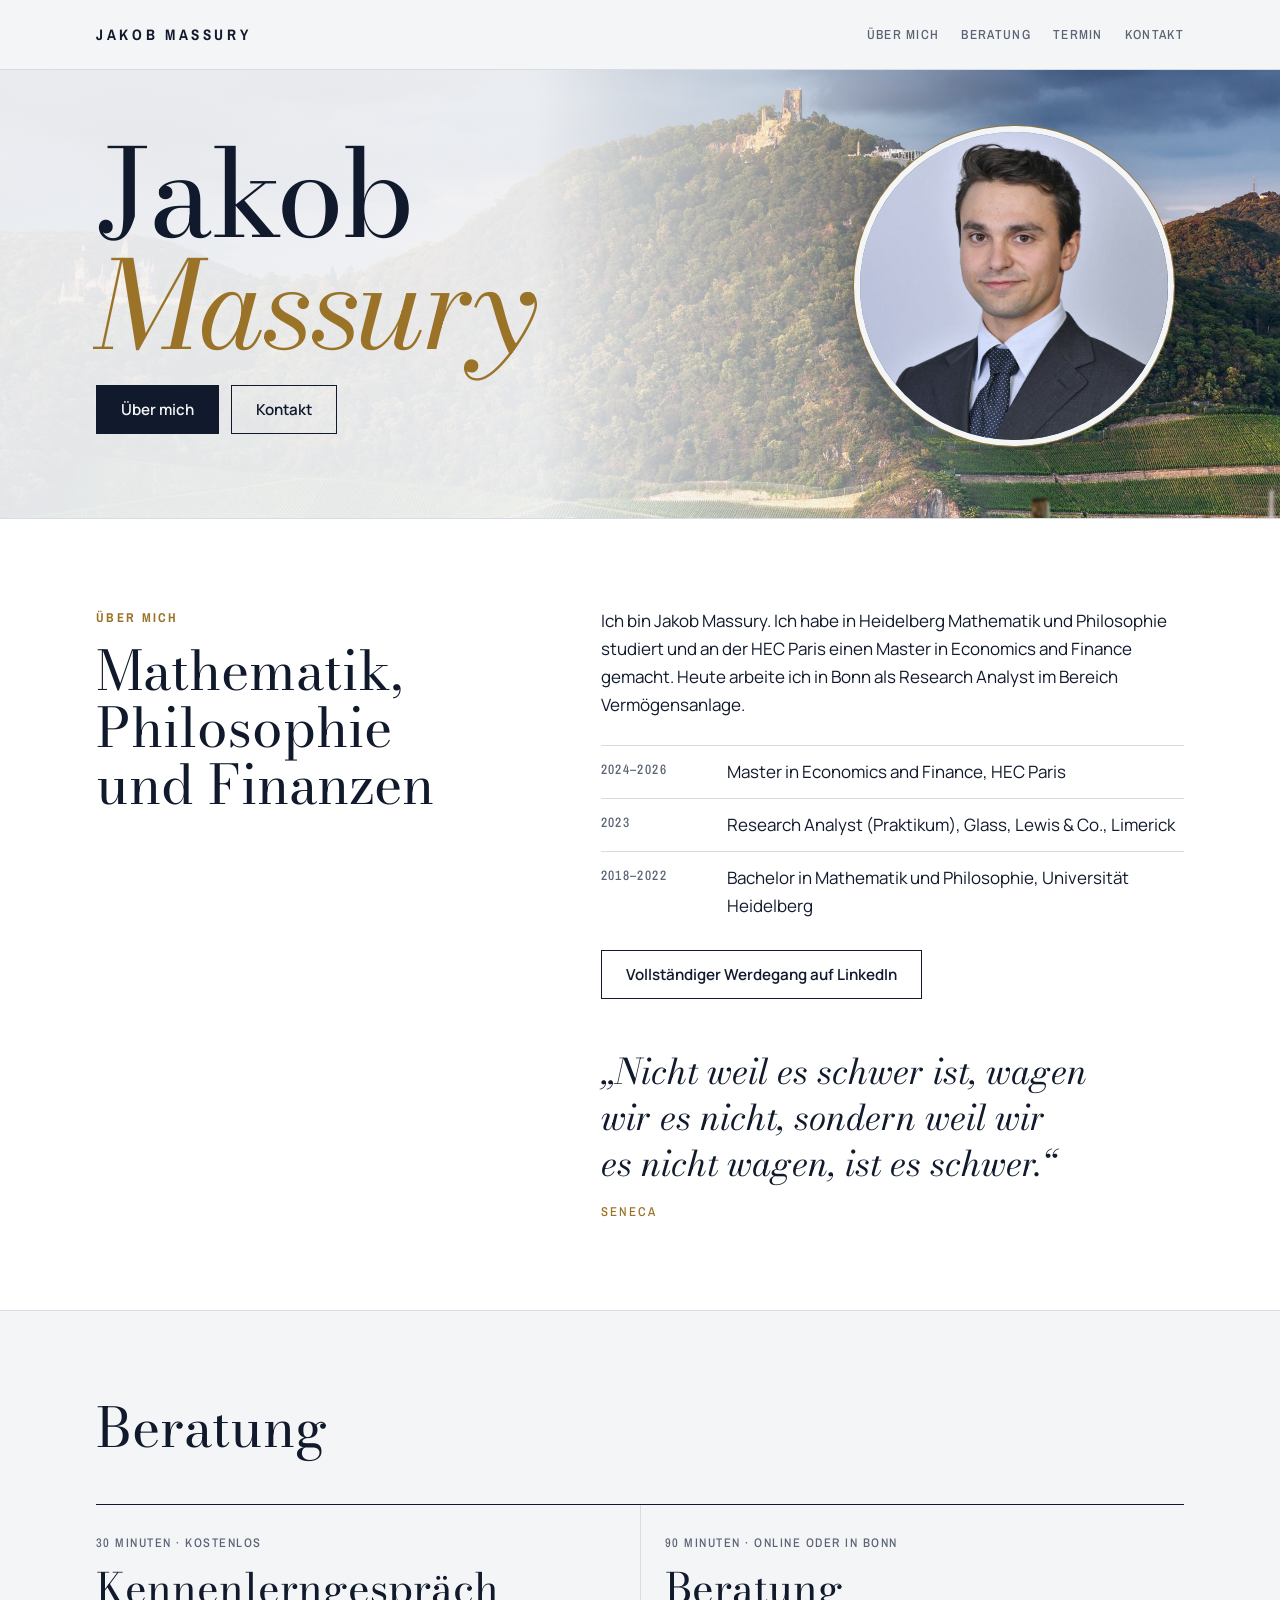
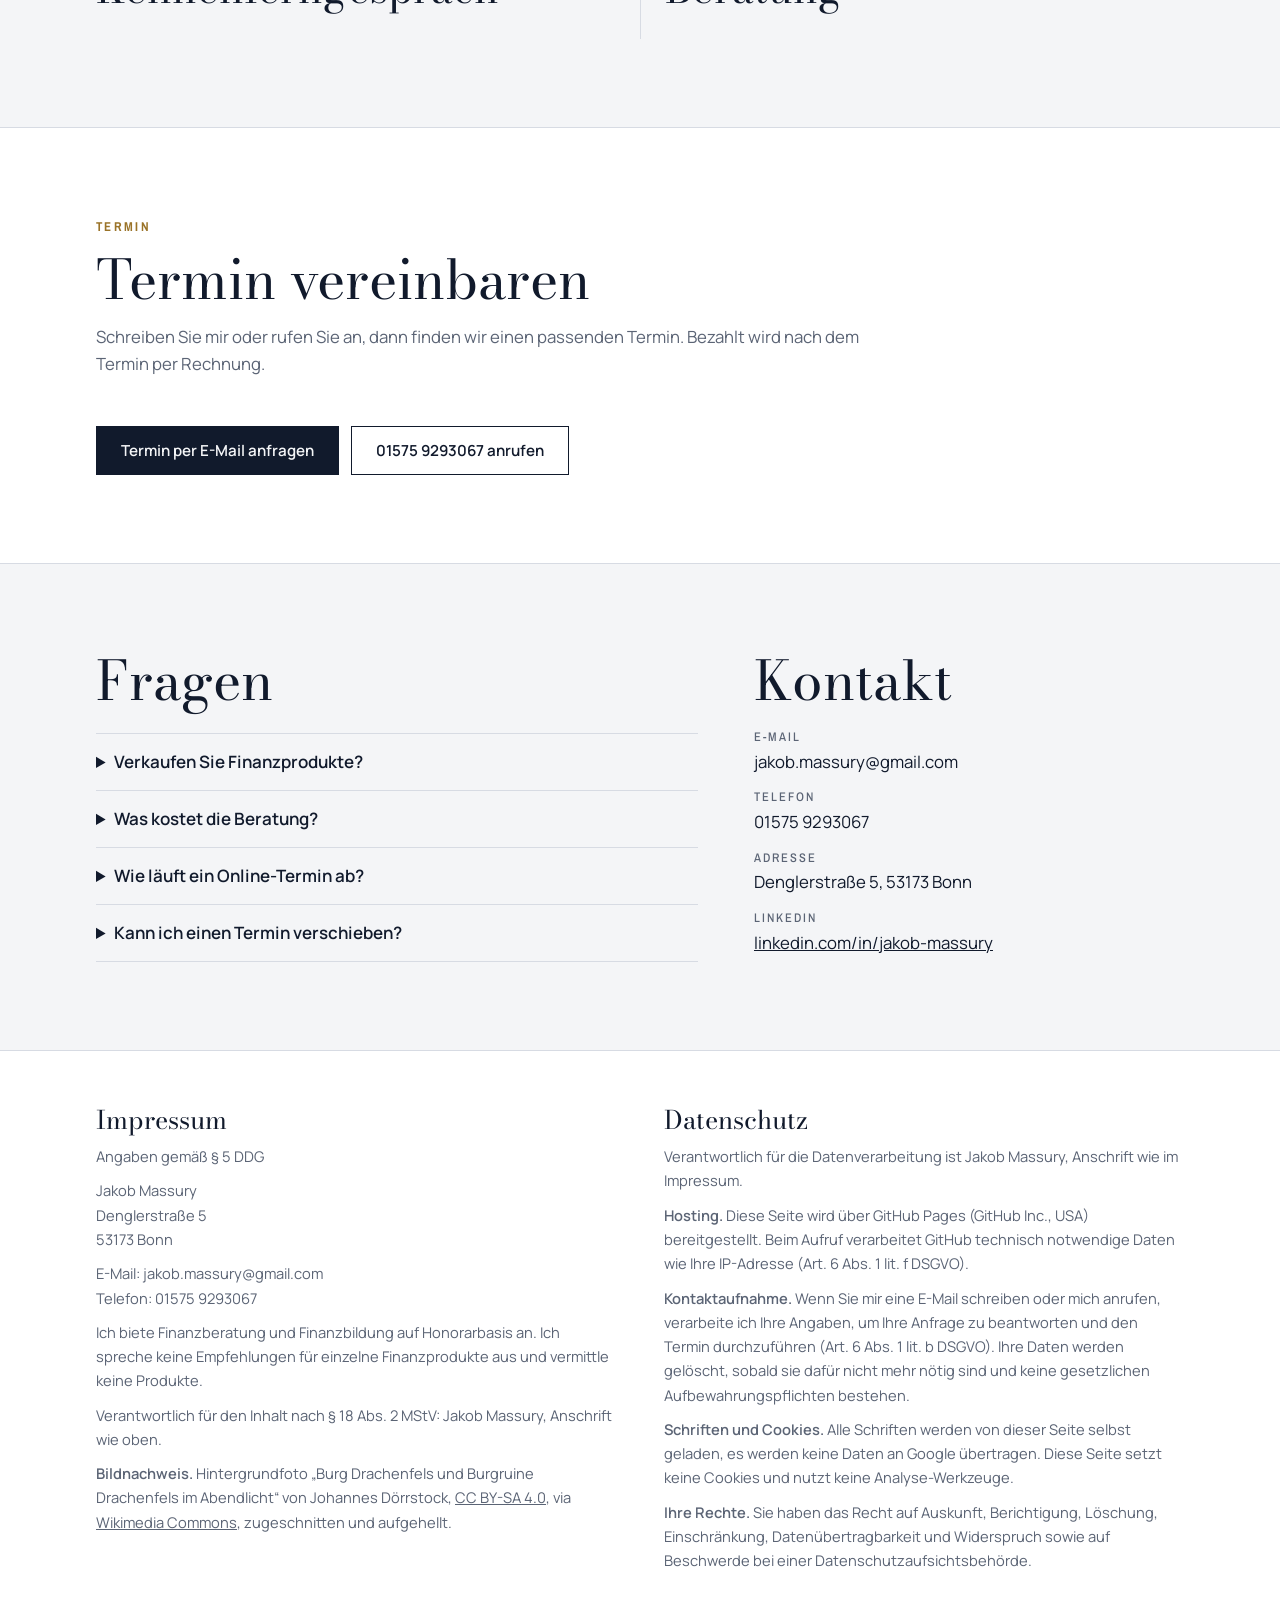
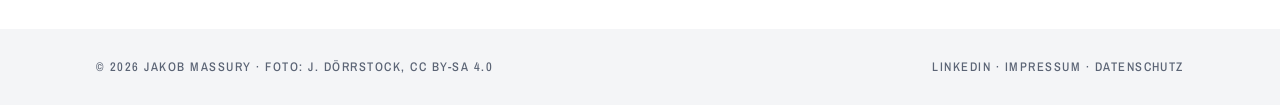
==== index.html @ c4a225c3 "Laufband und werbliche Überschriften entfernen Co-Authored-By: Claude Opus 5.5 (1M context) <noreply" ====
<!doctype html>
<html lang="de">
<head>
<meta charset="utf-8">
<meta name="viewport" content="width=device-width, initial-scale=1">
<title>Jakob Massury</title>
<meta name="description" content="Persönliche Website von Jakob Massury, Bonn. Werdegang, Kontakt und Beratung zu Finanzen.">
<meta property="og:title" content="Jakob Massury">
<meta property="og:description" content="Persönliche Website von Jakob Massury, Bonn.">
<meta property="og:image" content="https://jmassury.github.io/assets/img/jakob-massury.jpg">
<meta property="og:type" content="website">
<link rel="icon" href="data:image/svg+xml,%3Csvg xmlns='http://www.w3.org/2000/svg' viewBox='0 0 32 32'%3E%3Crect width='32' height='32' fill='%23111a2c'/%3E%3Ctext x='16' y='23' font-family='Georgia,serif' font-size='20' fill='%239a7328' text-anchor='middle'%3EJM%3C/text%3E%3C/svg%3E">
<style>
@font-face { font-family: "Bodoni Moda"; font-style: normal; font-weight: 400; font-display: swap; src: url("assets/fonts/bodoni-moda-latin-400-normal.woff2") format("woff2"); }
@font-face { font-family: "Bodoni Moda"; font-style: italic; font-weight: 400; font-display: swap; src: url("assets/fonts/bodoni-moda-latin-400-italic.woff2") format("woff2"); }
@font-face { font-family: "Bodoni Moda"; font-style: normal; font-weight: 600; font-display: swap; src: url("assets/fonts/bodoni-moda-latin-600-normal.woff2") format("woff2"); }
@font-face { font-family: "Bodoni Moda"; font-style: italic; font-weight: 600; font-display: swap; src: url("assets/fonts/bodoni-moda-latin-600-italic.woff2") format("woff2"); }
@font-face { font-family: "Manrope"; font-style: normal; font-weight: 400; font-display: swap; src: url("assets/fonts/manrope-latin-400-normal.woff2") format("woff2"); }
@font-face { font-family: "Manrope"; font-style: normal; font-weight: 500; font-display: swap; src: url("assets/fonts/manrope-latin-500-normal.woff2") format("woff2"); }
@font-face { font-family: "Manrope"; font-style: normal; font-weight: 600; font-display: swap; src: url("assets/fonts/manrope-latin-600-normal.woff2") format("woff2"); }
@font-face { font-family: "Archivo Narrow"; font-style: normal; font-weight: 500; font-display: swap; src: url("assets/fonts/archivo-narrow-latin-500-normal.woff2") format("woff2"); }
@font-face { font-family: "Archivo Narrow"; font-style: normal; font-weight: 700; font-display: swap; src: url("assets/fonts/archivo-narrow-latin-700-normal.woff2") format("woff2"); }
/* Layout: großer Name als Auftakt, ein laufendes Fragen-Band, ruhige Kapitel mit Linien statt Karten */
:root {
  --paper: #f4f5f7;
  --surface: #ffffff;
  --ink: #111a2c;
  --muted: #5b6475;
  --line: #d7dbe3;
  --brass: #9a7328;
  --band: #111a2c;
  --band-ink: #f4f5f7;
  --display: "Bodoni Moda", "Didot", Georgia, serif;
  --body: "Manrope", system-ui, -apple-system, "Segoe UI", sans-serif;
  --hero-veil: rgba(244,245,247,.93);
  --hero-veil-soft: rgba(244,245,247,.55);
  --caps: "Archivo Narrow", "Arial Narrow", system-ui, sans-serif;
}
@media (prefers-color-scheme: dark) {
  :root:not([data-theme="light"]) {
    --paper: #0d1320; --surface: #141c2d; --ink: #e9ecf2; --muted: #9aa3b5; --line: #26304a;
    --brass: #d2a650; --band: #e9ecf2; --band-ink: #0d1320; --hero-veil: rgba(13,19,32,.9); --hero-veil-soft: rgba(13,19,32,.5); color-scheme: dark;
  }
}
:root[data-theme="dark"] {
  --paper: #0d1320; --surface: #141c2d; --ink: #e9ecf2; --muted: #9aa3b5; --line: #26304a;
  --brass: #d2a650; --band: #e9ecf2; --band-ink: #0d1320; --hero-veil: rgba(13,19,32,.9); --hero-veil-soft: rgba(13,19,32,.5); color-scheme: dark;
}
* { box-sizing: border-box; }
html, body { margin: 0; }
img { max-width: 100%; }
body { background: var(--paper); color: var(--ink); font-family: var(--body); font-size: 17px; line-height: 1.65; }
.wrap { max-width: 1120px; margin: 0 auto; padding-left: max(16px, env(safe-area-inset-left, 0px)); padding-right: max(16px, env(safe-area-inset-right, 0px)); }
h1, h2, h3 { font-family: var(--display); font-weight: 400; line-height: 1.05; margin: 0; text-wrap: balance; }
h2 { font-size: clamp(2rem, 4.6vw, 3.4rem); }
h3 { font-size: 1.45rem; line-height: 1.2; }
p { margin: 0; }
a { color: inherit; }
.kicker { font-family: var(--caps); font-weight: 700; font-size: .8rem; letter-spacing: .18em; text-transform: uppercase; color: var(--brass); }
:focus-visible { outline: 2px solid var(--brass); outline-offset: 3px; }

/* Kopf */
header.top { padding-block: 22px; border-bottom: 1px solid var(--line); }
header.top .wrap { display: flex; justify-content: space-between; align-items: center; gap: 12px 28px; flex-wrap: wrap; }
.logo { font-family: var(--caps); font-weight: 700; letter-spacing: .24em; text-transform: uppercase; font-size: .95rem; text-decoration: none; }
nav { display: flex; gap: 6px 22px; flex-wrap: wrap; font-family: var(--caps); font-weight: 500; text-transform: uppercase; letter-spacing: .1em; font-size: .82rem; }
nav a { text-decoration: none; color: var(--muted); }
nav a:hover { color: var(--ink); }

/* Auftakt */
.hero { padding-block: 56px 0; }
.hero .wrap { display: grid; grid-template-columns: 1fr 340px; gap: 40px 56px; align-items: center; padding-bottom: 72px; }
.hero-text { display: grid; gap: 24px; min-width: 0; }
.hero h1 { font-size: clamp(3.2rem, 10vw, 7.6rem); letter-spacing: -.02em; line-height: .92; }
.hero h1 em { font-style: italic; color: var(--brass); }
.tagline { font-family: var(--display); font-style: italic; font-size: clamp(1.3rem, 2.6vw, 1.9rem); line-height: 1.3; max-width: 22em; }
.hero-sub { color: var(--muted); max-width: 34em; }
.portrait { width: 100%; max-width: 320px; aspect-ratio: 1; height: auto; object-fit: cover; object-position: 50% 20%; display: block; justify-self: center; border-radius: 50%; border: 6px solid var(--paper); box-shadow: 0 0 0 1px var(--brass), 0 18px 40px rgba(17,26,44,.28); }
.actions { display: flex; flex-wrap: wrap; gap: 12px; }
.btn { display: inline-flex; align-items: center; gap: 10px; padding: 13px 24px; border: 1px solid var(--ink); background: var(--ink); color: var(--paper); font: 600 .95rem var(--body); text-decoration: none; cursor: pointer; }
.btn.line { background: transparent; color: var(--ink); }
.btn:disabled { opacity: .4; cursor: not-allowed; }

section { padding-block: 88px; }
.head { display: grid; gap: 14px; margin-bottom: 48px; max-width: 46em; }
.head p { color: var(--muted); font-size: 1.05rem; }

/* Aufzählung mit Spalten */
.klar { display: grid; grid-template-columns: repeat(4, 1fr); border-top: 1px solid var(--ink); }
.klar li { list-style: none; padding: 24px 22px 8px 0; display: grid; gap: 10px; align-content: start; min-width: 0; }
.klar li + li { padding-left: 22px; border-left: 1px solid var(--line); }
.klar .letter { font-family: var(--display); font-size: 5rem; line-height: .9; color: var(--brass); }
.klar p { color: var(--muted); font-size: .97rem; }
ol.klar { margin: 0; padding: 0; }

/* Angebot */
.offers { display: grid; grid-template-columns: repeat(2, 1fr); gap: 0; border-top: 1px solid var(--ink); }
.offer { padding: 28px 24px 28px 0; display: grid; gap: 12px; align-content: start; min-width: 0; }
.offer + .offer { padding-left: 24px; border-left: 1px solid var(--line); }
.offer h3 { font-size: clamp(1.8rem, 3.6vw, 2.6rem); line-height: 1.1; }
.offer .meta { font-family: var(--caps); text-transform: uppercase; letter-spacing: .12em; font-size: .78rem; color: var(--muted); }
.offer p:not(.meta) { color: var(--muted); }

/* Zitate */
.quote { margin: 72px 0 0; display: grid; gap: 14px; max-width: 34em; margin-left: auto; }
.quote p { font-family: var(--display); font-style: italic; font-size: clamp(1.5rem, 3vw, 2.2rem); line-height: 1.3; text-wrap: balance; }
.quote footer { font-family: var(--caps); text-transform: uppercase; letter-spacing: .16em; font-size: .8rem; color: var(--brass); }

/* Über mich */
.about { background: var(--surface); border-block: 1px solid var(--line); }
.about .wrap { display: grid; grid-template-columns: 1fr 1.3fr; gap: 56px; align-items: start; }
.about .copy { display: grid; gap: 18px; min-width: 0; }
.cv { display: grid; margin: 8px 0 0; }
.cv div { display: grid; grid-template-columns: 110px 1fr; gap: 16px; border-top: 1px solid var(--line); padding-block: 12px; }
.cv dt { font-family: var(--caps); letter-spacing: .1em; color: var(--muted); font-size: .85rem; font-variant-numeric: tabular-nums; }
.cv dd { margin: 0; min-width: 0; }

/* Kostenlos */
.free .wrap { display: grid; grid-template-columns: 1fr 1.2fr; gap: 56px; align-items: start; }
.card10 { background: var(--surface); border: 1px solid var(--ink); padding: 28px; display: grid; gap: 14px; min-width: 0; }
.card10 ol { margin: 0; padding-left: 1.4em; display: grid; gap: 8px; }
.card10 li::marker { font-family: var(--display); color: var(--brass); }
.card10 .tiny { font-size: .85rem; color: var(--muted); }

/* Buchung */
.booking-sec { background: var(--surface); border-block: 1px solid var(--line); }
.booking { display: grid; grid-template-columns: 280px 1fr; border: 1px solid var(--ink); background: var(--paper); }
.booking aside { padding: 24px; display: grid; gap: 14px; align-content: start; border-right: 1px solid var(--line); min-width: 0; }
.type-list { display: grid; gap: 8px; }
.type-btn { text-align: left; border: 1px solid var(--line); background: var(--surface); color: var(--ink); padding: 12px 14px; font: inherit; cursor: pointer; display: grid; gap: 2px; }
.type-btn small { color: var(--muted); font-size: .82rem; }
.type-btn[aria-pressed="true"] { border-color: var(--ink); box-shadow: inset 3px 0 0 var(--brass); }
.booking-main { padding: 24px; display: grid; gap: 22px; min-width: 0; }
.days { display: flex; gap: 8px; overflow-x: auto; padding-bottom: 4px; }
.day { flex: 0 0 auto; width: 66px; border: 1px solid var(--line); background: var(--surface); color: var(--ink); padding: 8px 0; font: inherit; cursor: pointer; display: grid; text-align: center; font-variant-numeric: tabular-nums; }
.day span { font-family: var(--caps); font-size: .75rem; color: var(--muted); text-transform: uppercase; letter-spacing: .08em; }
.day strong { font-size: 1.2rem; font-weight: 600; }
.day[aria-pressed="true"] { background: var(--ink); color: var(--paper); border-color: var(--ink); }
.day[aria-pressed="true"] span { color: var(--paper); }
.slots { display: grid; grid-template-columns: repeat(auto-fill, minmax(86px, 1fr)); gap: 8px; }
.slot { border: 1px solid var(--ink); color: var(--ink); background: transparent; padding: 9px 0; font: 600 .95rem var(--body); cursor: pointer; font-variant-numeric: tabular-nums; }
.slot[aria-pressed="true"] { background: var(--ink); color: var(--paper); }
.empty { color: var(--muted); }
form.details { display: grid; grid-template-columns: 1fr 1fr; gap: 14px; }
form.details .full { grid-column: 1 / -1; }
label { display: grid; gap: 4px; font-size: .88rem; font-weight: 600; }
input, textarea { font: inherit; padding: 10px 12px; border: 1px solid var(--line); background: var(--surface); color: var(--ink); width: 100%; border-radius: 0; }
textarea { min-height: 84px; resize: vertical; }
.summary { color: var(--muted); font-size: .95rem; }
.summary strong { color: var(--ink); }
.confirm { border-left: 3px solid var(--brass); padding: 4px 0 4px 18px; display: grid; gap: 6px; }
.note { font-size: .82rem; color: var(--muted); }
.mini { font-family: var(--caps); font-weight: 700; font-size: .78rem; letter-spacing: .16em; text-transform: uppercase; color: var(--muted); }

/* Fragen und Kontakt */
.faq-contact .wrap { display: grid; grid-template-columns: 1.4fr 1fr; gap: 56px; }
details { border-top: 1px solid var(--line); padding-block: 14px; }
details:last-child { border-bottom: 1px solid var(--line); }
summary { cursor: pointer; font-weight: 600; }
details p { color: var(--muted); margin-top: 8px; }
.contact { display: grid; gap: 18px; align-content: start; min-width: 0; }
.contact dl { margin: 0; display: grid; gap: 12px; }
.contact dt { font-family: var(--caps); font-size: .78rem; letter-spacing: .16em; text-transform: uppercase; color: var(--muted); }
.contact dd { margin: 0; font-size: 1.05rem; overflow-wrap: anywhere; }

/* Rechtliches */
.legal { background: var(--surface); border-top: 1px solid var(--line); padding-block: 56px; font-size: .92rem; }
.legal .wrap { display: grid; grid-template-columns: 1fr 1fr; gap: 48px; }
.legal .wrap > div { display: grid; gap: 10px; align-content: start; min-width: 0; }
.legal h2 { font-size: 1.6rem; }
.legal p { color: var(--muted); }

.hero { position: relative; overflow: hidden; background: var(--ink) url("assets/img/drachenfels-doerrstock.jpg") center 15% / cover no-repeat; }
.hero::before { content: ""; position: absolute; inset: 0; background: linear-gradient(90deg, var(--hero-veil) 0%, var(--hero-veil) 42%, var(--hero-veil-soft) 62%, transparent 82%); }
.hero .wrap { position: relative; z-index: 1; }
.hero .kicker { color: var(--brass); }
footer.site { padding-block: 28px; font-family: var(--caps); text-transform: uppercase; letter-spacing: .12em; font-size: .78rem; color: var(--muted); }
footer.site .wrap { display: flex; justify-content: space-between; gap: 12px; flex-wrap: wrap; }
footer.site a { text-decoration: none; }

@media (max-width: 860px) {
  .hero .wrap, .about .wrap, .free .wrap, .faq-contact .wrap, .legal .wrap, .booking { grid-template-columns: 1fr; }
  .hero-text { padding-bottom: 0; }
  .portrait { max-width: 240px; justify-self: start; }
  .hero::before { background: linear-gradient(180deg, var(--hero-veil) 0%, var(--hero-veil) 55%, var(--hero-veil-soft) 75%, transparent 100%); }
  .klar { grid-template-columns: 1fr 1fr; }
  .offers { grid-template-columns: 1fr; }
  .offer + .offer { padding-left: 0; border-left: 0; border-top: 1px solid var(--line); }
  .booking aside { border-right: 0; border-bottom: 1px solid var(--line); }
  form.details { grid-template-columns: 1fr; }
  section { padding-block: 64px; }
}
@media (max-width: 520px) {
  .klar { grid-template-columns: 1fr; }
  .klar li + li { padding-left: 0; border-left: 0; border-top: 1px solid var(--line); }
}
@media (prefers-reduced-motion: no-preference) { html { scroll-behavior: smooth; } }
</style>

</head>
<body>
<header class="top">
  <div class="wrap">
    <a class="logo" href="#start">Jakob Massury</a>
    <nav aria-label="Hauptnavigation">
      <a href="#ueber-mich">Über mich</a>
      <a href="#angebot">Beratung</a>
      <a href="#termin">Termin</a>
      <a href="#kontakt">Kontakt</a>
    </nav>
  </div>
</header>

<main id="start">
  <section class="hero" aria-label="Einleitung">
    <div class="wrap">
      <div class="hero-text">
        <h1>Jakob<br><em>Massury</em></h1>
        <div class="actions">
          <a class="btn" href="#ueber-mich">Über mich</a>
          <a class="btn line" href="#kontakt">Kontakt</a>
        </div>
      </div>
      <img class="portrait" alt="Porträt von Jakob Massury" width="800" height="800" src="assets/img/jakob-massury.jpg">
    </div>
  </section>




  <section class="about" id="ueber-mich">
    <div class="wrap">
      <div class="head" style="margin-bottom:0">
        <span class="kicker">Über mich</span>
        <h2>Mathematik, Philosophie und Finanzen</h2>
      </div>
      <div class="copy">
        <p>Ich bin Jakob Massury. Ich habe in Heidelberg Mathematik und Philosophie studiert und an der HEC Paris einen Master in Economics and Finance gemacht. Heute arbeite ich in Bonn als Research Analyst im Bereich Vermögensanlage.</p>
        <dl class="cv">
          <div><dt>2024–2026</dt><dd>Master in Economics and Finance, HEC Paris</dd></div>
          <div><dt>2023</dt><dd>Research Analyst (Praktikum), Glass, Lewis &amp; Co., Limerick</dd></div>
          <div><dt>2018–2022</dt><dd>Bachelor in Mathematik und Philosophie, Universität Heidelberg</dd></div>
        </dl>
        <p><a class="btn line" href="https://www.linkedin.com/in/jakob-massury" target="_blank" rel="noopener">Vollständiger Werdegang auf LinkedIn</a></p>
        <blockquote class="quote" style="margin-top:32px;margin-left:0">
          <p>„Nicht weil es schwer ist, wagen wir es nicht, sondern weil wir es nicht wagen, ist es schwer.“</p>
          <footer>Seneca</footer>
        </blockquote>
      </div>
    </div>
  </section>

  <section id="angebot">
    <div class="wrap">
      <div class="head">
        <h2>Beratung</h2>
              </div>
      <div class="offers">
        <article class="offer">
          <p class="meta">30 Minuten · kostenlos</p>
          <h3>Kennenlerngespräch</h3>
        </article>
        <article class="offer">
          <p class="meta">90 Minuten · online oder in Bonn</p>
          <h3>Beratung</h3>
        </article>
      </div>
    </div>
  </section>


  <section class="booking-sec" id="termin">
    <div class="wrap">
      <div class="head">
        <span class="kicker">Termin</span>
        <h2>Termin vereinbaren</h2>
        <p>Schreiben Sie mir oder rufen Sie an, dann finden wir einen passenden Termin. Bezahlt wird nach dem Termin per Rechnung.</p>
      </div>
      <div class="actions">
        <a class="btn" href="mailto:jakob.massury@gmail.com?subject=Terminanfrage">Termin per E-Mail anfragen</a>
        <a class="btn line" href="tel:+4915759293067">01575 9293067 anrufen</a>
      </div>
    </div>
  </section>

  <section class="faq-contact" id="kontakt">
    <div class="wrap">
      <div>
        <div class="head" style="margin-bottom:24px">
          <h2>Fragen</h2>
        </div>
        <details><summary>Verkaufen Sie Finanzprodukte?</summary><p>Nein. Ich arbeite provisionsfrei gegen Honorar. Ich empfehle keine einzelnen Produkte, sondern helfe Ihnen, Ihre Finanzen zu verstehen und selbst gute Entscheidungen zu treffen.</p></details>
        <details><summary>Was kostet die Beratung?</summary><p>Das Kennenlerngespräch ist kostenlos. Eine Beratung kostet 180 €.</p></details>
        <details><summary>Wie läuft ein Online-Termin ab?</summary><p>Sie erhalten vorab einen Link zum Video-Call. Sie brauchen nur einen Browser.</p></details>
        <details><summary>Kann ich einen Termin verschieben?</summary><p>Ja. Bis 24 Stunden vorher können Sie kostenlos umbuchen oder absagen. Eine kurze E-Mail genügt.</p></details>
      </div>
      <div class="contact">
        <h2>Kontakt</h2>
        <dl>
          <div><dt>E-Mail</dt><dd>jakob.massury@gmail.com</dd></div>
          <div><dt>Telefon</dt><dd>01575 9293067</dd></div>
          <div><dt>Adresse</dt><dd>Denglerstraße 5, 53173 Bonn</dd></div>
          <div><dt>LinkedIn</dt><dd><a href="https://www.linkedin.com/in/jakob-massury" target="_blank" rel="noopener">linkedin.com/in/jakob-massury</a></dd></div>
        </dl>
      </div>
    </div>
  </section>
</main>

<section class="legal" id="impressum">
  <div class="wrap">
    <div>
      <h2>Impressum</h2>
      <p>Angaben gemäß § 5 DDG</p>
      <p>Jakob Massury<br>Denglerstraße 5<br>53173 Bonn</p>
      <p>E-Mail: jakob.massury@gmail.com<br>Telefon: 01575 9293067</p>
      <p>Ich biete Finanzberatung und Finanzbildung auf Honorarbasis an. Ich spreche keine Empfehlungen für einzelne Finanzprodukte aus und vermittle keine Produkte.</p>
      <p>Verantwortlich für den Inhalt nach § 18 Abs. 2 MStV: Jakob Massury, Anschrift wie oben.</p>
      <p><strong>Bildnachweis.</strong> Hintergrundfoto „Burg Drachenfels und Burgruine Drachenfels im Abendlicht“ von Johannes Dörrstock, <a href="https://creativecommons.org/licenses/by-sa/4.0/deed.de" target="_blank" rel="noopener">CC BY-SA 4.0</a>, via <a href="https://commons.wikimedia.org/wiki/File:Burg_Drachenfels_und_Burgruine_Drachenfels_im_Abendlicht.jpg" target="_blank" rel="noopener">Wikimedia Commons</a>, zugeschnitten und aufgehellt.</p>
    </div>
    <div id="datenschutz">
      <h2>Datenschutz</h2>
      <p>Verantwortlich für die Datenverarbeitung ist Jakob Massury, Anschrift wie im Impressum.</p>
      <p><strong>Hosting.</strong> Diese Seite wird über GitHub Pages (GitHub Inc., USA) bereitgestellt. Beim Aufruf verarbeitet GitHub technisch notwendige Daten wie Ihre IP-Adresse (Art. 6 Abs. 1 lit. f DSGVO).</p>
      <p><strong>Kontaktaufnahme.</strong> Wenn Sie mir eine E-Mail schreiben oder mich anrufen, verarbeite ich Ihre Angaben, um Ihre Anfrage zu beantworten und den Termin durchzuführen (Art. 6 Abs. 1 lit. b DSGVO). Ihre Daten werden gelöscht, sobald sie dafür nicht mehr nötig sind und keine gesetzlichen Aufbewahrungspflichten bestehen.</p>
      <p><strong>Schriften und Cookies.</strong> Alle Schriften werden von dieser Seite selbst geladen, es werden keine Daten an Google übertragen. Diese Seite setzt keine Cookies und nutzt keine Analyse-Werkzeuge.</p>
      <p><strong>Ihre Rechte.</strong> Sie haben das Recht auf Auskunft, Berichtigung, Löschung, Einschränkung, Datenübertragbarkeit und Widerspruch sowie auf Beschwerde bei einer Datenschutzaufsichtsbehörde.</p>
    </div>
  </div>
</section>

<footer class="site">
  <div class="wrap">
    <span>© 2026 Jakob Massury · Foto: J. Dörrstock, CC BY-SA 4.0</span>
    <span><a href="https://www.linkedin.com/in/jakob-massury" target="_blank" rel="noopener">LinkedIn</a> · <a href="#impressum">Impressum</a> · <a href="#datenschutz">Datenschutz</a></span>
  </div>
</footer>
</body>
</html>
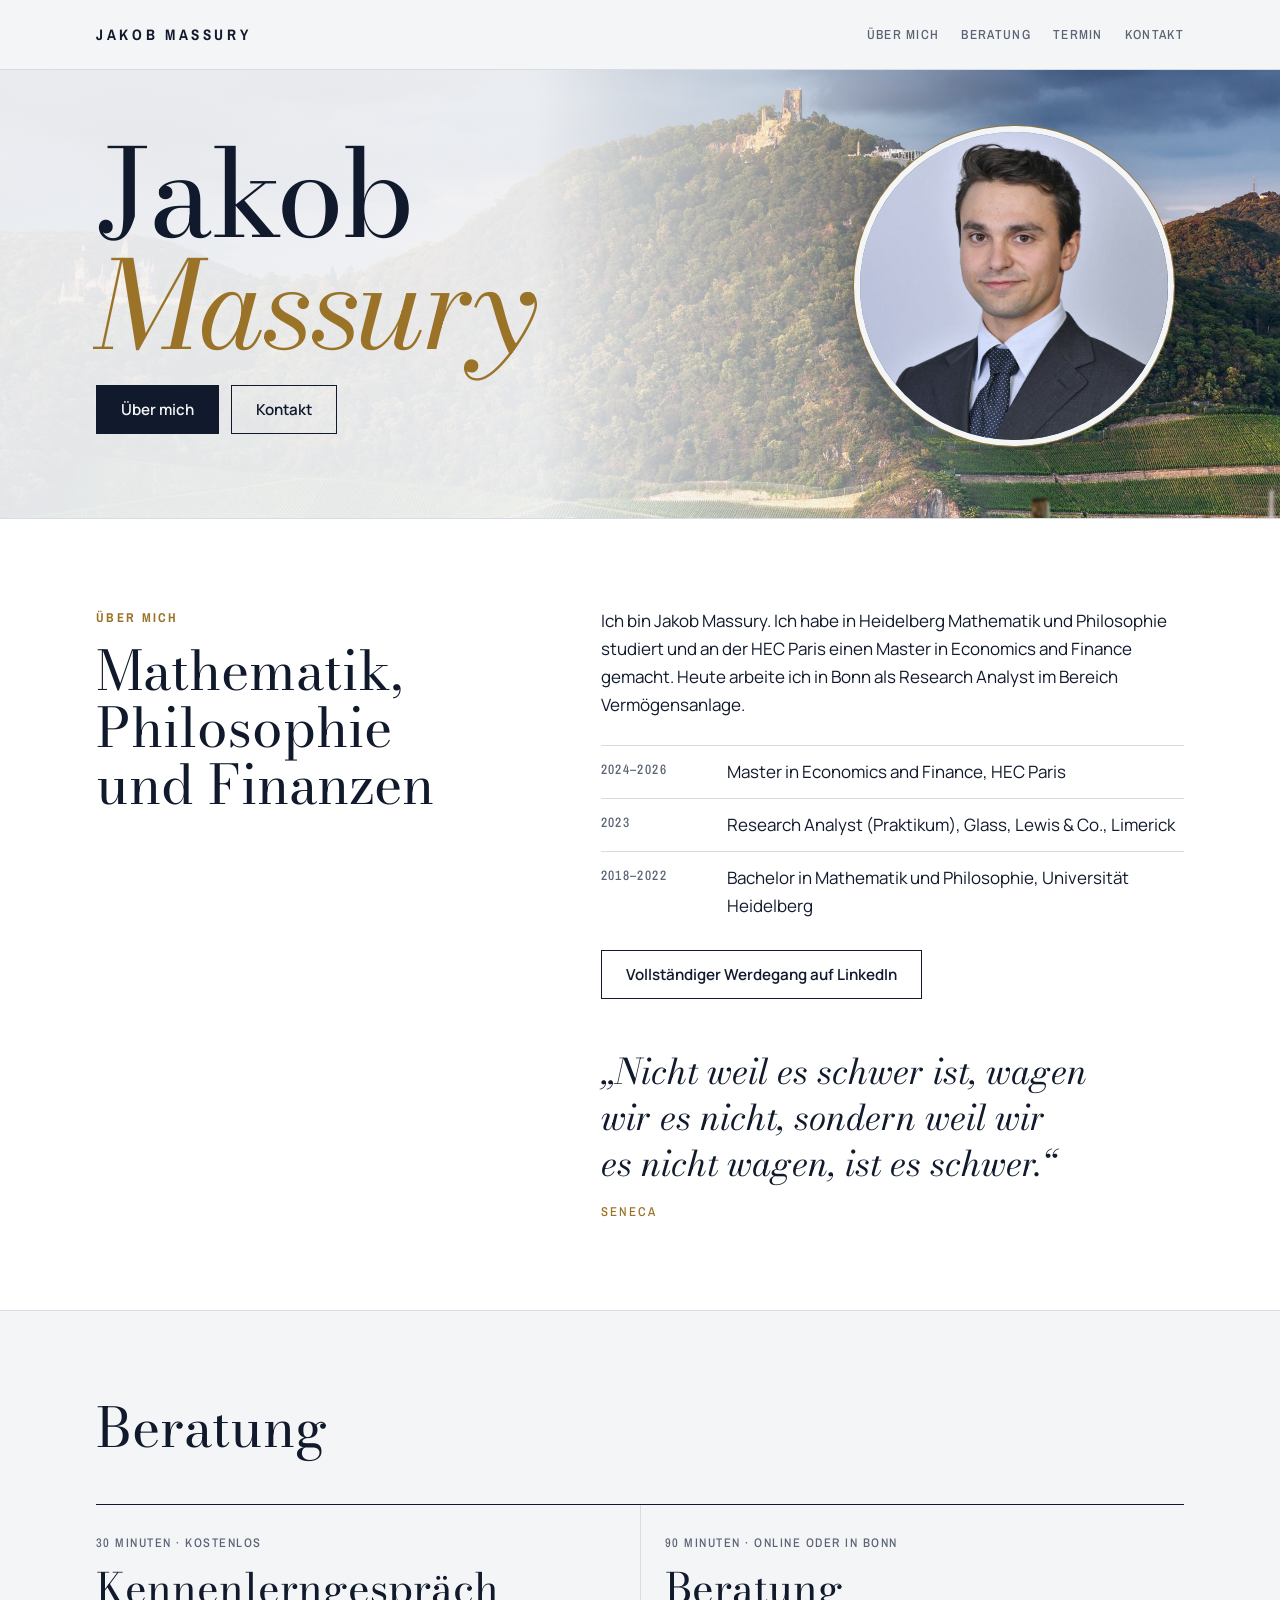
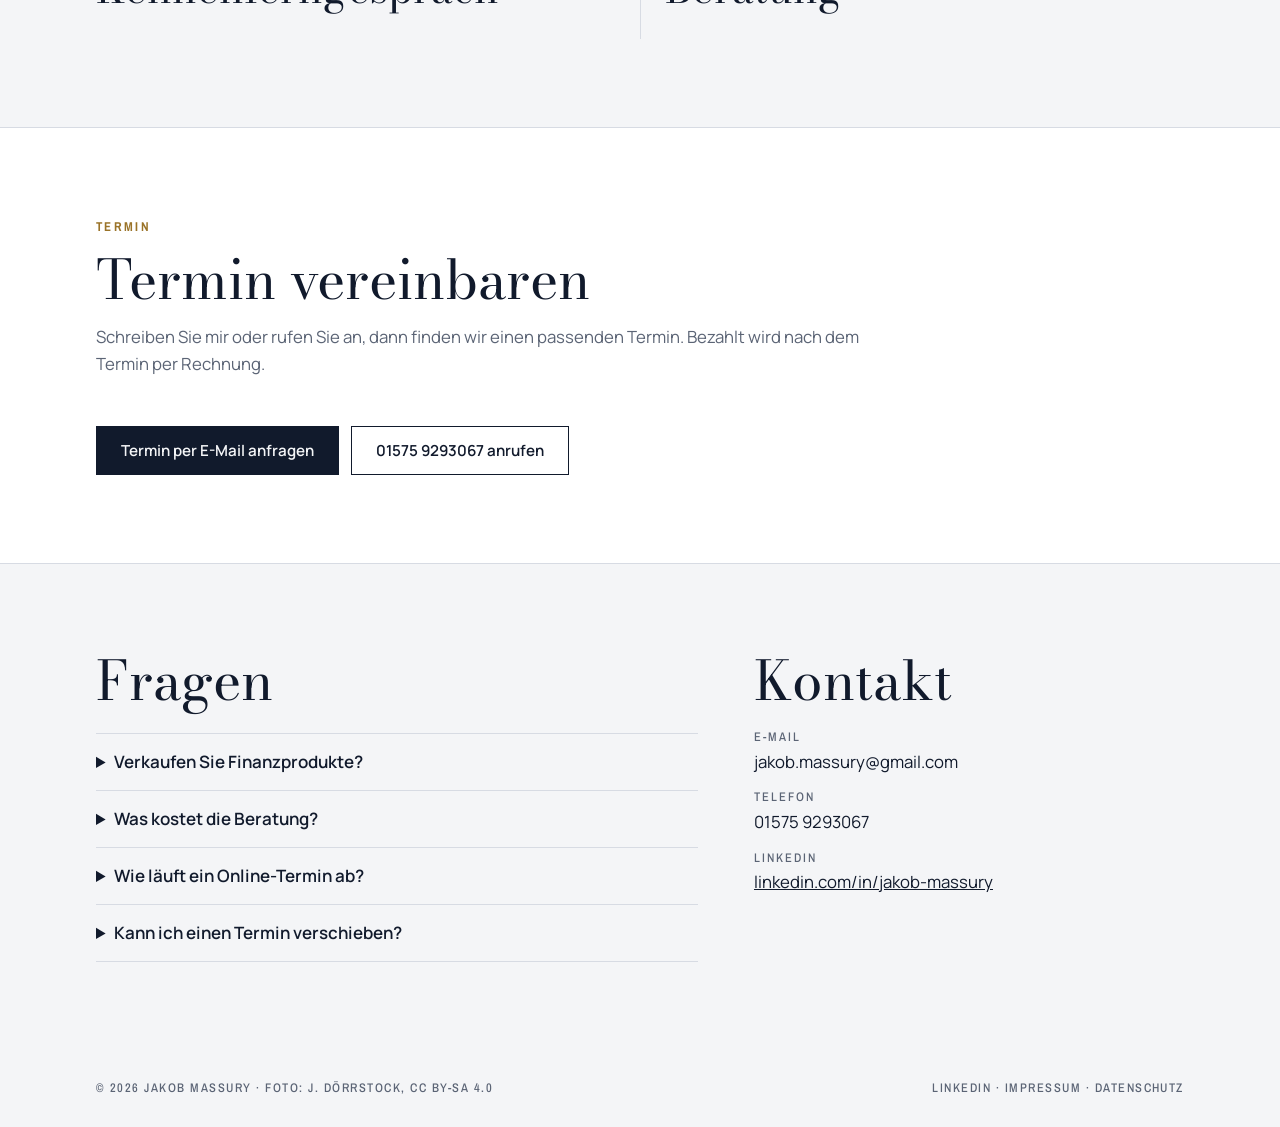
==== commit d01369c9: "Impressum und Datenschutz als eigene Seiten, Adresse nur im Impressum Co-Authored-By: Claude Opus 5." ====
--- a/index.html
+++ b/index.html
@@ -10,192 +10,7 @@
 <meta property="og:image" content="https://jmassury.github.io/assets/img/jakob-massury.jpg">
 <meta property="og:type" content="website">
 <link rel="icon" href="data:image/svg+xml,%3Csvg xmlns='http://www.w3.org/2000/svg' viewBox='0 0 32 32'%3E%3Crect width='32' height='32' fill='%23111a2c'/%3E%3Ctext x='16' y='23' font-family='Georgia,serif' font-size='20' fill='%239a7328' text-anchor='middle'%3EJM%3C/text%3E%3C/svg%3E">
-<style>
-@font-face { font-family: "Bodoni Moda"; font-style: normal; font-weight: 400; font-display: swap; src: url("assets/fonts/bodoni-moda-latin-400-normal.woff2") format("woff2"); }
-@font-face { font-family: "Bodoni Moda"; font-style: italic; font-weight: 400; font-display: swap; src: url("assets/fonts/bodoni-moda-latin-400-italic.woff2") format("woff2"); }
-@font-face { font-family: "Bodoni Moda"; font-style: normal; font-weight: 600; font-display: swap; src: url("assets/fonts/bodoni-moda-latin-600-normal.woff2") format("woff2"); }
-@font-face { font-family: "Bodoni Moda"; font-style: italic; font-weight: 600; font-display: swap; src: url("assets/fonts/bodoni-moda-latin-600-italic.woff2") format("woff2"); }
-@font-face { font-family: "Manrope"; font-style: normal; font-weight: 400; font-display: swap; src: url("assets/fonts/manrope-latin-400-normal.woff2") format("woff2"); }
-@font-face { font-family: "Manrope"; font-style: normal; font-weight: 500; font-display: swap; src: url("assets/fonts/manrope-latin-500-normal.woff2") format("woff2"); }
-@font-face { font-family: "Manrope"; font-style: normal; font-weight: 600; font-display: swap; src: url("assets/fonts/manrope-latin-600-normal.woff2") format("woff2"); }
-@font-face { font-family: "Archivo Narrow"; font-style: normal; font-weight: 500; font-display: swap; src: url("assets/fonts/archivo-narrow-latin-500-normal.woff2") format("woff2"); }
-@font-face { font-family: "Archivo Narrow"; font-style: normal; font-weight: 700; font-display: swap; src: url("assets/fonts/archivo-narrow-latin-700-normal.woff2") format("woff2"); }
-/* Layout: großer Name als Auftakt, ein laufendes Fragen-Band, ruhige Kapitel mit Linien statt Karten */
-:root {
-  --paper: #f4f5f7;
-  --surface: #ffffff;
-  --ink: #111a2c;
-  --muted: #5b6475;
-  --line: #d7dbe3;
-  --brass: #9a7328;
-  --band: #111a2c;
-  --band-ink: #f4f5f7;
-  --display: "Bodoni Moda", "Didot", Georgia, serif;
-  --body: "Manrope", system-ui, -apple-system, "Segoe UI", sans-serif;
-  --hero-veil: rgba(244,245,247,.93);
-  --hero-veil-soft: rgba(244,245,247,.55);
-  --caps: "Archivo Narrow", "Arial Narrow", system-ui, sans-serif;
-}
-@media (prefers-color-scheme: dark) {
-  :root:not([data-theme="light"]) {
-    --paper: #0d1320; --surface: #141c2d; --ink: #e9ecf2; --muted: #9aa3b5; --line: #26304a;
-    --brass: #d2a650; --band: #e9ecf2; --band-ink: #0d1320; --hero-veil: rgba(13,19,32,.9); --hero-veil-soft: rgba(13,19,32,.5); color-scheme: dark;
-  }
-}
-:root[data-theme="dark"] {
-  --paper: #0d1320; --surface: #141c2d; --ink: #e9ecf2; --muted: #9aa3b5; --line: #26304a;
-  --brass: #d2a650; --band: #e9ecf2; --band-ink: #0d1320; --hero-veil: rgba(13,19,32,.9); --hero-veil-soft: rgba(13,19,32,.5); color-scheme: dark;
-}
-* { box-sizing: border-box; }
-html, body { margin: 0; }
-img { max-width: 100%; }
-body { background: var(--paper); color: var(--ink); font-family: var(--body); font-size: 17px; line-height: 1.65; }
-.wrap { max-width: 1120px; margin: 0 auto; padding-left: max(16px, env(safe-area-inset-left, 0px)); padding-right: max(16px, env(safe-area-inset-right, 0px)); }
-h1, h2, h3 { font-family: var(--display); font-weight: 400; line-height: 1.05; margin: 0; text-wrap: balance; }
-h2 { font-size: clamp(2rem, 4.6vw, 3.4rem); }
-h3 { font-size: 1.45rem; line-height: 1.2; }
-p { margin: 0; }
-a { color: inherit; }
-.kicker { font-family: var(--caps); font-weight: 700; font-size: .8rem; letter-spacing: .18em; text-transform: uppercase; color: var(--brass); }
-:focus-visible { outline: 2px solid var(--brass); outline-offset: 3px; }
-
-/* Kopf */
-header.top { padding-block: 22px; border-bottom: 1px solid var(--line); }
-header.top .wrap { display: flex; justify-content: space-between; align-items: center; gap: 12px 28px; flex-wrap: wrap; }
-.logo { font-family: var(--caps); font-weight: 700; letter-spacing: .24em; text-transform: uppercase; font-size: .95rem; text-decoration: none; }
-nav { display: flex; gap: 6px 22px; flex-wrap: wrap; font-family: var(--caps); font-weight: 500; text-transform: uppercase; letter-spacing: .1em; font-size: .82rem; }
-nav a { text-decoration: none; color: var(--muted); }
-nav a:hover { color: var(--ink); }
-
-/* Auftakt */
-.hero { padding-block: 56px 0; }
-.hero .wrap { display: grid; grid-template-columns: 1fr 340px; gap: 40px 56px; align-items: center; padding-bottom: 72px; }
-.hero-text { display: grid; gap: 24px; min-width: 0; }
-.hero h1 { font-size: clamp(3.2rem, 10vw, 7.6rem); letter-spacing: -.02em; line-height: .92; }
-.hero h1 em { font-style: italic; color: var(--brass); }
-.tagline { font-family: var(--display); font-style: italic; font-size: clamp(1.3rem, 2.6vw, 1.9rem); line-height: 1.3; max-width: 22em; }
-.hero-sub { color: var(--muted); max-width: 34em; }
-.portrait { width: 100%; max-width: 320px; aspect-ratio: 1; height: auto; object-fit: cover; object-position: 50% 20%; display: block; justify-self: center; border-radius: 50%; border: 6px solid var(--paper); box-shadow: 0 0 0 1px var(--brass), 0 18px 40px rgba(17,26,44,.28); }
-.actions { display: flex; flex-wrap: wrap; gap: 12px; }
-.btn { display: inline-flex; align-items: center; gap: 10px; padding: 13px 24px; border: 1px solid var(--ink); background: var(--ink); color: var(--paper); font: 600 .95rem var(--body); text-decoration: none; cursor: pointer; }
-.btn.line { background: transparent; color: var(--ink); }
-.btn:disabled { opacity: .4; cursor: not-allowed; }
-
-section { padding-block: 88px; }
-.head { display: grid; gap: 14px; margin-bottom: 48px; max-width: 46em; }
-.head p { color: var(--muted); font-size: 1.05rem; }
-
-/* Aufzählung mit Spalten */
-.klar { display: grid; grid-template-columns: repeat(4, 1fr); border-top: 1px solid var(--ink); }
-.klar li { list-style: none; padding: 24px 22px 8px 0; display: grid; gap: 10px; align-content: start; min-width: 0; }
-.klar li + li { padding-left: 22px; border-left: 1px solid var(--line); }
-.klar .letter { font-family: var(--display); font-size: 5rem; line-height: .9; color: var(--brass); }
-.klar p { color: var(--muted); font-size: .97rem; }
-ol.klar { margin: 0; padding: 0; }
-
-/* Angebot */
-.offers { display: grid; grid-template-columns: repeat(2, 1fr); gap: 0; border-top: 1px solid var(--ink); }
-.offer { padding: 28px 24px 28px 0; display: grid; gap: 12px; align-content: start; min-width: 0; }
-.offer + .offer { padding-left: 24px; border-left: 1px solid var(--line); }
-.offer h3 { font-size: clamp(1.8rem, 3.6vw, 2.6rem); line-height: 1.1; }
-.offer .meta { font-family: var(--caps); text-transform: uppercase; letter-spacing: .12em; font-size: .78rem; color: var(--muted); }
-.offer p:not(.meta) { color: var(--muted); }
-
-/* Zitate */
-.quote { margin: 72px 0 0; display: grid; gap: 14px; max-width: 34em; margin-left: auto; }
-.quote p { font-family: var(--display); font-style: italic; font-size: clamp(1.5rem, 3vw, 2.2rem); line-height: 1.3; text-wrap: balance; }
-.quote footer { font-family: var(--caps); text-transform: uppercase; letter-spacing: .16em; font-size: .8rem; color: var(--brass); }
-
-/* Über mich */
-.about { background: var(--surface); border-block: 1px solid var(--line); }
-.about .wrap { display: grid; grid-template-columns: 1fr 1.3fr; gap: 56px; align-items: start; }
-.about .copy { display: grid; gap: 18px; min-width: 0; }
-.cv { display: grid; margin: 8px 0 0; }
-.cv div { display: grid; grid-template-columns: 110px 1fr; gap: 16px; border-top: 1px solid var(--line); padding-block: 12px; }
-.cv dt { font-family: var(--caps); letter-spacing: .1em; color: var(--muted); font-size: .85rem; font-variant-numeric: tabular-nums; }
-.cv dd { margin: 0; min-width: 0; }
-
-/* Kostenlos */
-.free .wrap { display: grid; grid-template-columns: 1fr 1.2fr; gap: 56px; align-items: start; }
-.card10 { background: var(--surface); border: 1px solid var(--ink); padding: 28px; display: grid; gap: 14px; min-width: 0; }
-.card10 ol { margin: 0; padding-left: 1.4em; display: grid; gap: 8px; }
-.card10 li::marker { font-family: var(--display); color: var(--brass); }
-.card10 .tiny { font-size: .85rem; color: var(--muted); }
-
-/* Buchung */
-.booking-sec { background: var(--surface); border-block: 1px solid var(--line); }
-.booking { display: grid; grid-template-columns: 280px 1fr; border: 1px solid var(--ink); background: var(--paper); }
-.booking aside { padding: 24px; display: grid; gap: 14px; align-content: start; border-right: 1px solid var(--line); min-width: 0; }
-.type-list { display: grid; gap: 8px; }
-.type-btn { text-align: left; border: 1px solid var(--line); background: var(--surface); color: var(--ink); padding: 12px 14px; font: inherit; cursor: pointer; display: grid; gap: 2px; }
-.type-btn small { color: var(--muted); font-size: .82rem; }
-.type-btn[aria-pressed="true"] { border-color: var(--ink); box-shadow: inset 3px 0 0 var(--brass); }
-.booking-main { padding: 24px; display: grid; gap: 22px; min-width: 0; }
-.days { display: flex; gap: 8px; overflow-x: auto; padding-bottom: 4px; }
-.day { flex: 0 0 auto; width: 66px; border: 1px solid var(--line); background: var(--surface); color: var(--ink); padding: 8px 0; font: inherit; cursor: pointer; display: grid; text-align: center; font-variant-numeric: tabular-nums; }
-.day span { font-family: var(--caps); font-size: .75rem; color: var(--muted); text-transform: uppercase; letter-spacing: .08em; }
-.day strong { font-size: 1.2rem; font-weight: 600; }
-.day[aria-pressed="true"] { background: var(--ink); color: var(--paper); border-color: var(--ink); }
-.day[aria-pressed="true"] span { color: var(--paper); }
-.slots { display: grid; grid-template-columns: repeat(auto-fill, minmax(86px, 1fr)); gap: 8px; }
-.slot { border: 1px solid var(--ink); color: var(--ink); background: transparent; padding: 9px 0; font: 600 .95rem var(--body); cursor: pointer; font-variant-numeric: tabular-nums; }
-.slot[aria-pressed="true"] { background: var(--ink); color: var(--paper); }
-.empty { color: var(--muted); }
-form.details { display: grid; grid-template-columns: 1fr 1fr; gap: 14px; }
-form.details .full { grid-column: 1 / -1; }
-label { display: grid; gap: 4px; font-size: .88rem; font-weight: 600; }
-input, textarea { font: inherit; padding: 10px 12px; border: 1px solid var(--line); background: var(--surface); color: var(--ink); width: 100%; border-radius: 0; }
-textarea { min-height: 84px; resize: vertical; }
-.summary { color: var(--muted); font-size: .95rem; }
-.summary strong { color: var(--ink); }
-.confirm { border-left: 3px solid var(--brass); padding: 4px 0 4px 18px; display: grid; gap: 6px; }
-.note { font-size: .82rem; color: var(--muted); }
-.mini { font-family: var(--caps); font-weight: 700; font-size: .78rem; letter-spacing: .16em; text-transform: uppercase; color: var(--muted); }
-
-/* Fragen und Kontakt */
-.faq-contact .wrap { display: grid; grid-template-columns: 1.4fr 1fr; gap: 56px; }
-details { border-top: 1px solid var(--line); padding-block: 14px; }
-details:last-child { border-bottom: 1px solid var(--line); }
-summary { cursor: pointer; font-weight: 600; }
-details p { color: var(--muted); margin-top: 8px; }
-.contact { display: grid; gap: 18px; align-content: start; min-width: 0; }
-.contact dl { margin: 0; display: grid; gap: 12px; }
-.contact dt { font-family: var(--caps); font-size: .78rem; letter-spacing: .16em; text-transform: uppercase; color: var(--muted); }
-.contact dd { margin: 0; font-size: 1.05rem; overflow-wrap: anywhere; }
-
-/* Rechtliches */
-.legal { background: var(--surface); border-top: 1px solid var(--line); padding-block: 56px; font-size: .92rem; }
-.legal .wrap { display: grid; grid-template-columns: 1fr 1fr; gap: 48px; }
-.legal .wrap > div { display: grid; gap: 10px; align-content: start; min-width: 0; }
-.legal h2 { font-size: 1.6rem; }
-.legal p { color: var(--muted); }
-
-.hero { position: relative; overflow: hidden; background: var(--ink) url("assets/img/drachenfels-doerrstock.jpg") center 15% / cover no-repeat; }
-.hero::before { content: ""; position: absolute; inset: 0; background: linear-gradient(90deg, var(--hero-veil) 0%, var(--hero-veil) 42%, var(--hero-veil-soft) 62%, transparent 82%); }
-.hero .wrap { position: relative; z-index: 1; }
-.hero .kicker { color: var(--brass); }
-footer.site { padding-block: 28px; font-family: var(--caps); text-transform: uppercase; letter-spacing: .12em; font-size: .78rem; color: var(--muted); }
-footer.site .wrap { display: flex; justify-content: space-between; gap: 12px; flex-wrap: wrap; }
-footer.site a { text-decoration: none; }
-
-@media (max-width: 860px) {
-  .hero .wrap, .about .wrap, .free .wrap, .faq-contact .wrap, .legal .wrap, .booking { grid-template-columns: 1fr; }
-  .hero-text { padding-bottom: 0; }
-  .portrait { max-width: 240px; justify-self: start; }
-  .hero::before { background: linear-gradient(180deg, var(--hero-veil) 0%, var(--hero-veil) 55%, var(--hero-veil-soft) 75%, transparent 100%); }
-  .klar { grid-template-columns: 1fr 1fr; }
-  .offers { grid-template-columns: 1fr; }
-  .offer + .offer { padding-left: 0; border-left: 0; border-top: 1px solid var(--line); }
-  .booking aside { border-right: 0; border-bottom: 1px solid var(--line); }
-  form.details { grid-template-columns: 1fr; }
-  section { padding-block: 64px; }
-}
-@media (max-width: 520px) {
-  .klar { grid-template-columns: 1fr; }
-  .klar li + li { padding-left: 0; border-left: 0; border-top: 1px solid var(--line); }
-}
-@media (prefers-reduced-motion: no-preference) { html { scroll-behavior: smooth; } }
-</style>
+<link rel="stylesheet" href="assets/style.css">
 
 </head>
 <body>
@@ -299,7 +114,6 @@
         <dl>
           <div><dt>E-Mail</dt><dd>jakob.massury@gmail.com</dd></div>
           <div><dt>Telefon</dt><dd>01575 9293067</dd></div>
-          <div><dt>Adresse</dt><dd>Denglerstraße 5, 53173 Bonn</dd></div>
           <div><dt>LinkedIn</dt><dd><a href="https://www.linkedin.com/in/jakob-massury" target="_blank" rel="noopener">linkedin.com/in/jakob-massury</a></dd></div>
         </dl>
       </div>
@@ -307,32 +121,10 @@
   </section>
 </main>
 
-<section class="legal" id="impressum">
-  <div class="wrap">
-    <div>
-      <h2>Impressum</h2>
-      <p>Angaben gemäß § 5 DDG</p>
-      <p>Jakob Massury<br>Denglerstraße 5<br>53173 Bonn</p>
-      <p>E-Mail: jakob.massury@gmail.com<br>Telefon: 01575 9293067</p>
-      <p>Ich biete Finanzberatung und Finanzbildung auf Honorarbasis an. Ich spreche keine Empfehlungen für einzelne Finanzprodukte aus und vermittle keine Produkte.</p>
-      <p>Verantwortlich für den Inhalt nach § 18 Abs. 2 MStV: Jakob Massury, Anschrift wie oben.</p>
-      <p><strong>Bildnachweis.</strong> Hintergrundfoto „Burg Drachenfels und Burgruine Drachenfels im Abendlicht“ von Johannes Dörrstock, <a href="https://creativecommons.org/licenses/by-sa/4.0/deed.de" target="_blank" rel="noopener">CC BY-SA 4.0</a>, via <a href="https://commons.wikimedia.org/wiki/File:Burg_Drachenfels_und_Burgruine_Drachenfels_im_Abendlicht.jpg" target="_blank" rel="noopener">Wikimedia Commons</a>, zugeschnitten und aufgehellt.</p>
-    </div>
-    <div id="datenschutz">
-      <h2>Datenschutz</h2>
-      <p>Verantwortlich für die Datenverarbeitung ist Jakob Massury, Anschrift wie im Impressum.</p>
-      <p><strong>Hosting.</strong> Diese Seite wird über GitHub Pages (GitHub Inc., USA) bereitgestellt. Beim Aufruf verarbeitet GitHub technisch notwendige Daten wie Ihre IP-Adresse (Art. 6 Abs. 1 lit. f DSGVO).</p>
-      <p><strong>Kontaktaufnahme.</strong> Wenn Sie mir eine E-Mail schreiben oder mich anrufen, verarbeite ich Ihre Angaben, um Ihre Anfrage zu beantworten und den Termin durchzuführen (Art. 6 Abs. 1 lit. b DSGVO). Ihre Daten werden gelöscht, sobald sie dafür nicht mehr nötig sind und keine gesetzlichen Aufbewahrungspflichten bestehen.</p>
-      <p><strong>Schriften und Cookies.</strong> Alle Schriften werden von dieser Seite selbst geladen, es werden keine Daten an Google übertragen. Diese Seite setzt keine Cookies und nutzt keine Analyse-Werkzeuge.</p>
-      <p><strong>Ihre Rechte.</strong> Sie haben das Recht auf Auskunft, Berichtigung, Löschung, Einschränkung, Datenübertragbarkeit und Widerspruch sowie auf Beschwerde bei einer Datenschutzaufsichtsbehörde.</p>
-    </div>
-  </div>
-</section>
-
 <footer class="site">
   <div class="wrap">
     <span>© 2026 Jakob Massury · Foto: J. Dörrstock, CC BY-SA 4.0</span>
-    <span><a href="https://www.linkedin.com/in/jakob-massury" target="_blank" rel="noopener">LinkedIn</a> · <a href="#impressum">Impressum</a> · <a href="#datenschutz">Datenschutz</a></span>
+    <span><a href="https://www.linkedin.com/in/jakob-massury" target="_blank" rel="noopener">LinkedIn</a> · <a href="impressum.html">Impressum</a> · <a href="datenschutz.html">Datenschutz</a></span>
   </div>
 </footer>
 </body>
--- a/assets/style.css
+++ b/assets/style.css
@@ -0,0 +1,192 @@
+@font-face { font-family: "Bodoni Moda"; font-style: normal; font-weight: 400; font-display: swap; src: url("fonts/bodoni-moda-latin-400-normal.woff2") format("woff2"); }
+@font-face { font-family: "Bodoni Moda"; font-style: italic; font-weight: 400; font-display: swap; src: url("fonts/bodoni-moda-latin-400-italic.woff2") format("woff2"); }
+@font-face { font-family: "Bodoni Moda"; font-style: normal; font-weight: 600; font-display: swap; src: url("fonts/bodoni-moda-latin-600-normal.woff2") format("woff2"); }
+@font-face { font-family: "Bodoni Moda"; font-style: italic; font-weight: 600; font-display: swap; src: url("fonts/bodoni-moda-latin-600-italic.woff2") format("woff2"); }
+@font-face { font-family: "Manrope"; font-style: normal; font-weight: 400; font-display: swap; src: url("fonts/manrope-latin-400-normal.woff2") format("woff2"); }
+@font-face { font-family: "Manrope"; font-style: normal; font-weight: 500; font-display: swap; src: url("fonts/manrope-latin-500-normal.woff2") format("woff2"); }
+@font-face { font-family: "Manrope"; font-style: normal; font-weight: 600; font-display: swap; src: url("fonts/manrope-latin-600-normal.woff2") format("woff2"); }
+@font-face { font-family: "Archivo Narrow"; font-style: normal; font-weight: 500; font-display: swap; src: url("fonts/archivo-narrow-latin-500-normal.woff2") format("woff2"); }
+@font-face { font-family: "Archivo Narrow"; font-style: normal; font-weight: 700; font-display: swap; src: url("fonts/archivo-narrow-latin-700-normal.woff2") format("woff2"); }
+/* Layout: großer Name als Auftakt, ein laufendes Fragen-Band, ruhige Kapitel mit Linien statt Karten */
+:root {
+  --paper: #f4f5f7;
+  --surface: #ffffff;
+  --ink: #111a2c;
+  --muted: #5b6475;
+  --line: #d7dbe3;
+  --brass: #9a7328;
+  --band: #111a2c;
+  --band-ink: #f4f5f7;
+  --display: "Bodoni Moda", "Didot", Georgia, serif;
+  --body: "Manrope", system-ui, -apple-system, "Segoe UI", sans-serif;
+  --hero-veil: rgba(244,245,247,.93);
+  --hero-veil-soft: rgba(244,245,247,.55);
+  --caps: "Archivo Narrow", "Arial Narrow", system-ui, sans-serif;
+}
+@media (prefers-color-scheme: dark) {
+  :root:not([data-theme="light"]) {
+    --paper: #0d1320; --surface: #141c2d; --ink: #e9ecf2; --muted: #9aa3b5; --line: #26304a;
+    --brass: #d2a650; --band: #e9ecf2; --band-ink: #0d1320; --hero-veil: rgba(13,19,32,.9); --hero-veil-soft: rgba(13,19,32,.5); color-scheme: dark;
+  }
+}
+:root[data-theme="dark"] {
+  --paper: #0d1320; --surface: #141c2d; --ink: #e9ecf2; --muted: #9aa3b5; --line: #26304a;
+  --brass: #d2a650; --band: #e9ecf2; --band-ink: #0d1320; --hero-veil: rgba(13,19,32,.9); --hero-veil-soft: rgba(13,19,32,.5); color-scheme: dark;
+}
+* { box-sizing: border-box; }
+html, body { margin: 0; }
+img { max-width: 100%; }
+body { background: var(--paper); color: var(--ink); font-family: var(--body); font-size: 17px; line-height: 1.65; }
+.wrap { max-width: 1120px; margin: 0 auto; padding-left: max(16px, env(safe-area-inset-left, 0px)); padding-right: max(16px, env(safe-area-inset-right, 0px)); }
+h1, h2, h3 { font-family: var(--display); font-weight: 400; line-height: 1.05; margin: 0; text-wrap: balance; }
+h2 { font-size: clamp(2rem, 4.6vw, 3.4rem); }
+h3 { font-size: 1.45rem; line-height: 1.2; }
+p { margin: 0; }
+a { color: inherit; }
+.kicker { font-family: var(--caps); font-weight: 700; font-size: .8rem; letter-spacing: .18em; text-transform: uppercase; color: var(--brass); }
+:focus-visible { outline: 2px solid var(--brass); outline-offset: 3px; }
+
+/* Kopf */
+header.top { padding-block: 22px; border-bottom: 1px solid var(--line); }
+header.top .wrap { display: flex; justify-content: space-between; align-items: center; gap: 12px 28px; flex-wrap: wrap; }
+.logo { font-family: var(--caps); font-weight: 700; letter-spacing: .24em; text-transform: uppercase; font-size: .95rem; text-decoration: none; }
+nav { display: flex; gap: 6px 22px; flex-wrap: wrap; font-family: var(--caps); font-weight: 500; text-transform: uppercase; letter-spacing: .1em; font-size: .82rem; }
+nav a { text-decoration: none; color: var(--muted); }
+nav a:hover { color: var(--ink); }
+
+/* Auftakt */
+.hero { padding-block: 56px 0; }
+.hero .wrap { display: grid; grid-template-columns: 1fr 340px; gap: 40px 56px; align-items: center; padding-bottom: 72px; }
+.hero-text { display: grid; gap: 24px; min-width: 0; }
+.hero h1 { font-size: clamp(3.2rem, 10vw, 7.6rem); letter-spacing: -.02em; line-height: .92; }
+.hero h1 em { font-style: italic; color: var(--brass); }
+.tagline { font-family: var(--display); font-style: italic; font-size: clamp(1.3rem, 2.6vw, 1.9rem); line-height: 1.3; max-width: 22em; }
+.hero-sub { color: var(--muted); max-width: 34em; }
+.portrait { width: 100%; max-width: 320px; aspect-ratio: 1; height: auto; object-fit: cover; object-position: 50% 20%; display: block; justify-self: center; border-radius: 50%; border: 6px solid var(--paper); box-shadow: 0 0 0 1px var(--brass), 0 18px 40px rgba(17,26,44,.28); }
+.actions { display: flex; flex-wrap: wrap; gap: 12px; }
+.btn { display: inline-flex; align-items: center; gap: 10px; padding: 13px 24px; border: 1px solid var(--ink); background: var(--ink); color: var(--paper); font: 600 .95rem var(--body); text-decoration: none; cursor: pointer; }
+.btn.line { background: transparent; color: var(--ink); }
+.btn:disabled { opacity: .4; cursor: not-allowed; }
+
+section { padding-block: 88px; }
+.head { display: grid; gap: 14px; margin-bottom: 48px; max-width: 46em; }
+.head p { color: var(--muted); font-size: 1.05rem; }
+
+/* Aufzählung mit Spalten */
+.klar { display: grid; grid-template-columns: repeat(4, 1fr); border-top: 1px solid var(--ink); }
+.klar li { list-style: none; padding: 24px 22px 8px 0; display: grid; gap: 10px; align-content: start; min-width: 0; }
+.klar li + li { padding-left: 22px; border-left: 1px solid var(--line); }
+.klar .letter { font-family: var(--display); font-size: 5rem; line-height: .9; color: var(--brass); }
+.klar p { color: var(--muted); font-size: .97rem; }
+ol.klar { margin: 0; padding: 0; }
+
+/* Angebot */
+.offers { display: grid; grid-template-columns: repeat(2, 1fr); gap: 0; border-top: 1px solid var(--ink); }
+.offer { padding: 28px 24px 28px 0; display: grid; gap: 12px; align-content: start; min-width: 0; }
+.offer + .offer { padding-left: 24px; border-left: 1px solid var(--line); }
+.offer h3 { font-size: clamp(1.8rem, 3.6vw, 2.6rem); line-height: 1.1; }
+.offer .meta { font-family: var(--caps); text-transform: uppercase; letter-spacing: .12em; font-size: .78rem; color: var(--muted); }
+.offer p:not(.meta) { color: var(--muted); }
+
+/* Zitate */
+.quote { margin: 72px 0 0; display: grid; gap: 14px; max-width: 34em; margin-left: auto; }
+.quote p { font-family: var(--display); font-style: italic; font-size: clamp(1.5rem, 3vw, 2.2rem); line-height: 1.3; text-wrap: balance; }
+.quote footer { font-family: var(--caps); text-transform: uppercase; letter-spacing: .16em; font-size: .8rem; color: var(--brass); }
+
+/* Über mich */
+.about { background: var(--surface); border-block: 1px solid var(--line); }
+.about .wrap { display: grid; grid-template-columns: 1fr 1.3fr; gap: 56px; align-items: start; }
+.about .copy { display: grid; gap: 18px; min-width: 0; }
+.cv { display: grid; margin: 8px 0 0; }
+.cv div { display: grid; grid-template-columns: 110px 1fr; gap: 16px; border-top: 1px solid var(--line); padding-block: 12px; }
+.cv dt { font-family: var(--caps); letter-spacing: .1em; color: var(--muted); font-size: .85rem; font-variant-numeric: tabular-nums; }
+.cv dd { margin: 0; min-width: 0; }
+
+/* Kostenlos */
+.free .wrap { display: grid; grid-template-columns: 1fr 1.2fr; gap: 56px; align-items: start; }
+.card10 { background: var(--surface); border: 1px solid var(--ink); padding: 28px; display: grid; gap: 14px; min-width: 0; }
+.card10 ol { margin: 0; padding-left: 1.4em; display: grid; gap: 8px; }
+.card10 li::marker { font-family: var(--display); color: var(--brass); }
+.card10 .tiny { font-size: .85rem; color: var(--muted); }
+
+/* Buchung */
+.booking-sec { background: var(--surface); border-block: 1px solid var(--line); }
+.booking { display: grid; grid-template-columns: 280px 1fr; border: 1px solid var(--ink); background: var(--paper); }
+.booking aside { padding: 24px; display: grid; gap: 14px; align-content: start; border-right: 1px solid var(--line); min-width: 0; }
+.type-list { display: grid; gap: 8px; }
+.type-btn { text-align: left; border: 1px solid var(--line); background: var(--surface); color: var(--ink); padding: 12px 14px; font: inherit; cursor: pointer; display: grid; gap: 2px; }
+.type-btn small { color: var(--muted); font-size: .82rem; }
+.type-btn[aria-pressed="true"] { border-color: var(--ink); box-shadow: inset 3px 0 0 var(--brass); }
+.booking-main { padding: 24px; display: grid; gap: 22px; min-width: 0; }
+.days { display: flex; gap: 8px; overflow-x: auto; padding-bottom: 4px; }
+.day { flex: 0 0 auto; width: 66px; border: 1px solid var(--line); background: var(--surface); color: var(--ink); padding: 8px 0; font: inherit; cursor: pointer; display: grid; text-align: center; font-variant-numeric: tabular-nums; }
+.day span { font-family: var(--caps); font-size: .75rem; color: var(--muted); text-transform: uppercase; letter-spacing: .08em; }
+.day strong { font-size: 1.2rem; font-weight: 600; }
+.day[aria-pressed="true"] { background: var(--ink); color: var(--paper); border-color: var(--ink); }
+.day[aria-pressed="true"] span { color: var(--paper); }
+.slots { display: grid; grid-template-columns: repeat(auto-fill, minmax(86px, 1fr)); gap: 8px; }
+.slot { border: 1px solid var(--ink); color: var(--ink); background: transparent; padding: 9px 0; font: 600 .95rem var(--body); cursor: pointer; font-variant-numeric: tabular-nums; }
+.slot[aria-pressed="true"] { background: var(--ink); color: var(--paper); }
+.empty { color: var(--muted); }
+form.details { display: grid; grid-template-columns: 1fr 1fr; gap: 14px; }
+form.details .full { grid-column: 1 / -1; }
+label { display: grid; gap: 4px; font-size: .88rem; font-weight: 600; }
+input, textarea { font: inherit; padding: 10px 12px; border: 1px solid var(--line); background: var(--surface); color: var(--ink); width: 100%; border-radius: 0; }
+textarea { min-height: 84px; resize: vertical; }
+.summary { color: var(--muted); font-size: .95rem; }
+.summary strong { color: var(--ink); }
+.confirm { border-left: 3px solid var(--brass); padding: 4px 0 4px 18px; display: grid; gap: 6px; }
+.note { font-size: .82rem; color: var(--muted); }
+.mini { font-family: var(--caps); font-weight: 700; font-size: .78rem; letter-spacing: .16em; text-transform: uppercase; color: var(--muted); }
+
+/* Fragen und Kontakt */
+.faq-contact .wrap { display: grid; grid-template-columns: 1.4fr 1fr; gap: 56px; }
+details { border-top: 1px solid var(--line); padding-block: 14px; }
+details:last-child { border-bottom: 1px solid var(--line); }
+summary { cursor: pointer; font-weight: 600; }
+details p { color: var(--muted); margin-top: 8px; }
+.contact { display: grid; gap: 18px; align-content: start; min-width: 0; }
+.contact dl { margin: 0; display: grid; gap: 12px; }
+.contact dt { font-family: var(--caps); font-size: .78rem; letter-spacing: .16em; text-transform: uppercase; color: var(--muted); }
+.contact dd { margin: 0; font-size: 1.05rem; overflow-wrap: anywhere; }
+
+/* Rechtliches */
+.legal { background: var(--surface); border-top: 1px solid var(--line); padding-block: 56px; font-size: .92rem; }
+.legal .wrap { display: grid; grid-template-columns: 1fr 1fr; gap: 48px; }
+.legal .wrap > div { display: grid; gap: 10px; align-content: start; min-width: 0; }
+.legal h2 { font-size: 1.6rem; }
+.legal p { color: var(--muted); }
+
+.hero { position: relative; overflow: hidden; background: var(--ink) url("img/drachenfels-doerrstock.jpg") center 15% / cover no-repeat; }
+.hero::before { content: ""; position: absolute; inset: 0; background: linear-gradient(90deg, var(--hero-veil) 0%, var(--hero-veil) 42%, var(--hero-veil-soft) 62%, transparent 82%); }
+.hero .wrap { position: relative; z-index: 1; }
+.hero .kicker { color: var(--brass); }
+footer.site { padding-block: 28px; font-family: var(--caps); text-transform: uppercase; letter-spacing: .12em; font-size: .78rem; color: var(--muted); }
+footer.site .wrap { display: flex; justify-content: space-between; gap: 12px; flex-wrap: wrap; }
+footer.site a { text-decoration: none; }
+
+@media (max-width: 860px) {
+  .hero .wrap, .about .wrap, .free .wrap, .faq-contact .wrap, .legal .wrap, .booking { grid-template-columns: 1fr; }
+  .hero-text { padding-bottom: 0; }
+  .portrait { max-width: 240px; justify-self: start; }
+  .hero::before { background: linear-gradient(180deg, var(--hero-veil) 0%, var(--hero-veil) 55%, var(--hero-veil-soft) 75%, transparent 100%); }
+  .klar { grid-template-columns: 1fr 1fr; }
+  .offers { grid-template-columns: 1fr; }
+  .offer + .offer { padding-left: 0; border-left: 0; border-top: 1px solid var(--line); }
+  .booking aside { border-right: 0; border-bottom: 1px solid var(--line); }
+  form.details { grid-template-columns: 1fr; }
+  section { padding-block: 64px; }
+}
+@media (max-width: 520px) {
+  .klar { grid-template-columns: 1fr; }
+  .klar li + li { padding-left: 0; border-left: 0; border-top: 1px solid var(--line); }
+}
+@media (prefers-reduced-motion: no-preference) { html { scroll-behavior: smooth; } }
+
+/* Unterseiten */
+.page { padding-block: 64px 88px; }
+.page .wrap { max-width: 760px; margin: 0 auto; display: grid; gap: 14px; }
+.page h1 { font-size: clamp(2.4rem, 6vw, 3.6rem); margin-bottom: 12px; }
+.page h2 { font-size: 1.35rem; margin-top: 18px; }
+.page p { color: var(--muted); }
+.page a { color: var(--ink); }
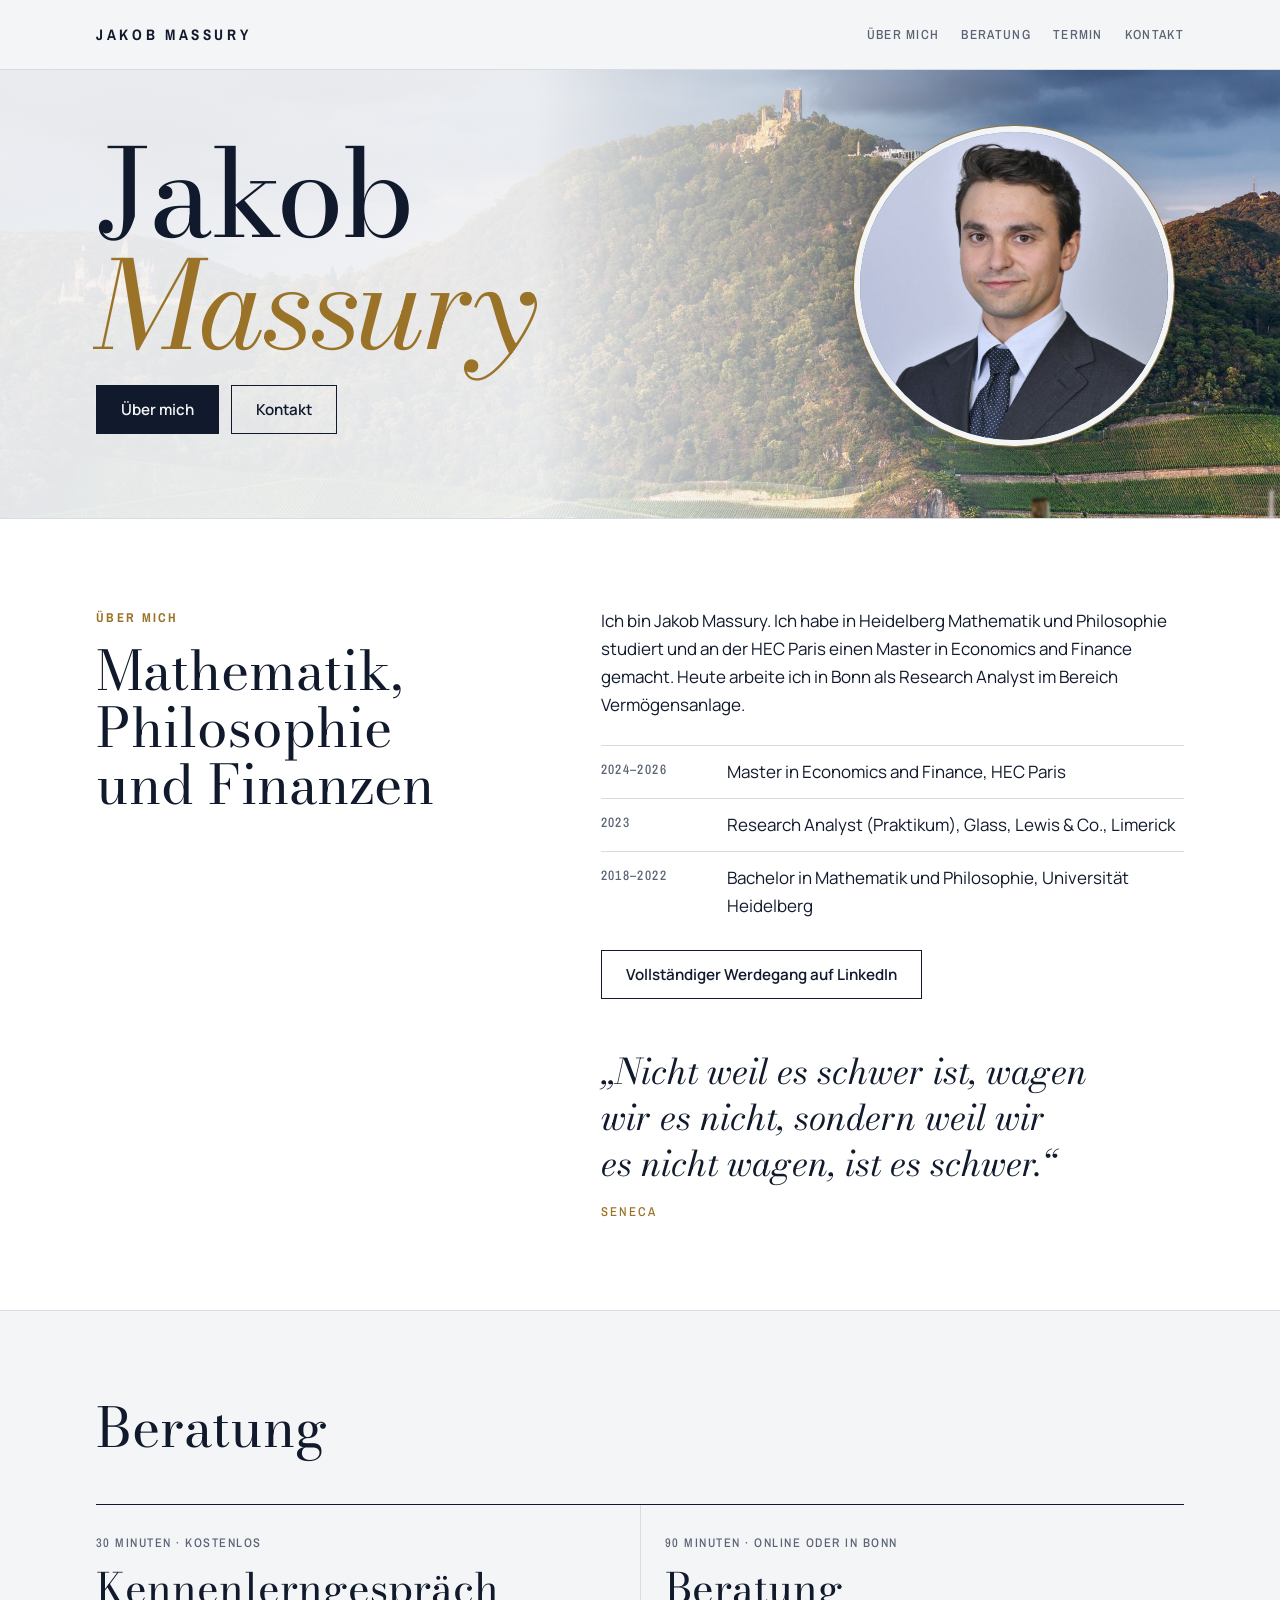
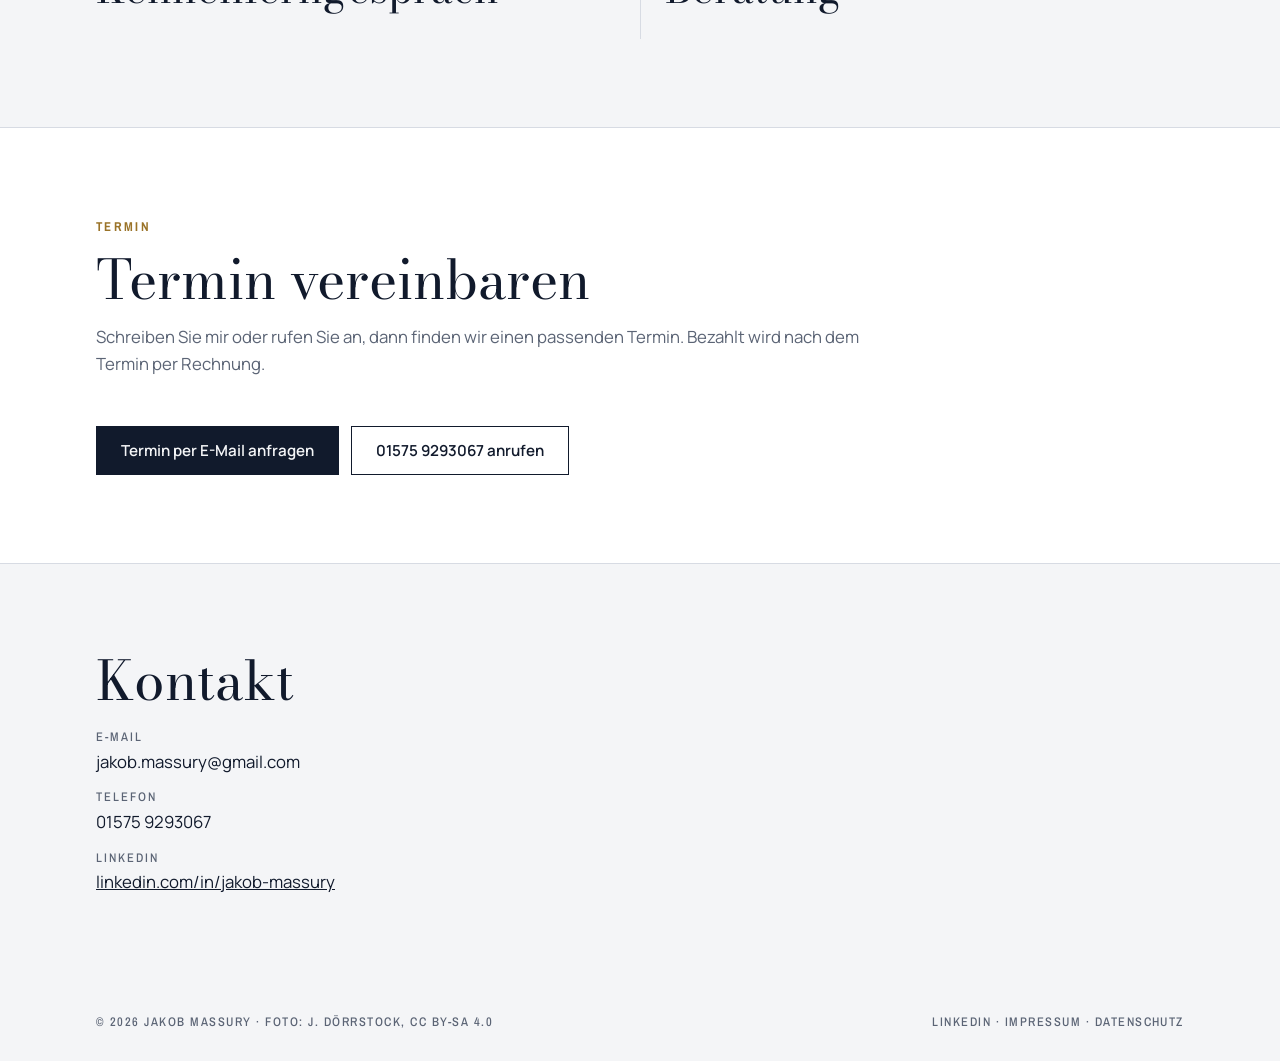
==== commit 833afea3: "Fragen-Bereich entfernen Co-Authored-By: Claude Opus 5.5 (1M context) <noreply@anthropic.com> Claude" ====
--- a/index.html
+++ b/index.html
@@ -100,15 +100,6 @@
 
   <section class="faq-contact" id="kontakt">
     <div class="wrap">
-      <div>
-        <div class="head" style="margin-bottom:24px">
-          <h2>Fragen</h2>
-        </div>
-        <details><summary>Verkaufen Sie Finanzprodukte?</summary><p>Nein. Ich arbeite provisionsfrei gegen Honorar. Ich empfehle keine einzelnen Produkte, sondern helfe Ihnen, Ihre Finanzen zu verstehen und selbst gute Entscheidungen zu treffen.</p></details>
-        <details><summary>Was kostet die Beratung?</summary><p>Das Kennenlerngespräch ist kostenlos. Eine Beratung kostet 180 €.</p></details>
-        <details><summary>Wie läuft ein Online-Termin ab?</summary><p>Sie erhalten vorab einen Link zum Video-Call. Sie brauchen nur einen Browser.</p></details>
-        <details><summary>Kann ich einen Termin verschieben?</summary><p>Ja. Bis 24 Stunden vorher können Sie kostenlos umbuchen oder absagen. Eine kurze E-Mail genügt.</p></details>
-      </div>
       <div class="contact">
         <h2>Kontakt</h2>
         <dl>
--- a/assets/style.css
+++ b/assets/style.css
@@ -140,7 +140,7 @@
 .mini { font-family: var(--caps); font-weight: 700; font-size: .78rem; letter-spacing: .16em; text-transform: uppercase; color: var(--muted); }
 
 /* Fragen und Kontakt */
-.faq-contact .wrap { display: grid; grid-template-columns: 1.4fr 1fr; gap: 56px; }
+.faq-contact .wrap { display: grid; grid-template-columns: 1fr; gap: 56px; }
 details { border-top: 1px solid var(--line); padding-block: 14px; }
 details:last-child { border-bottom: 1px solid var(--line); }
 summary { cursor: pointer; font-weight: 600; }
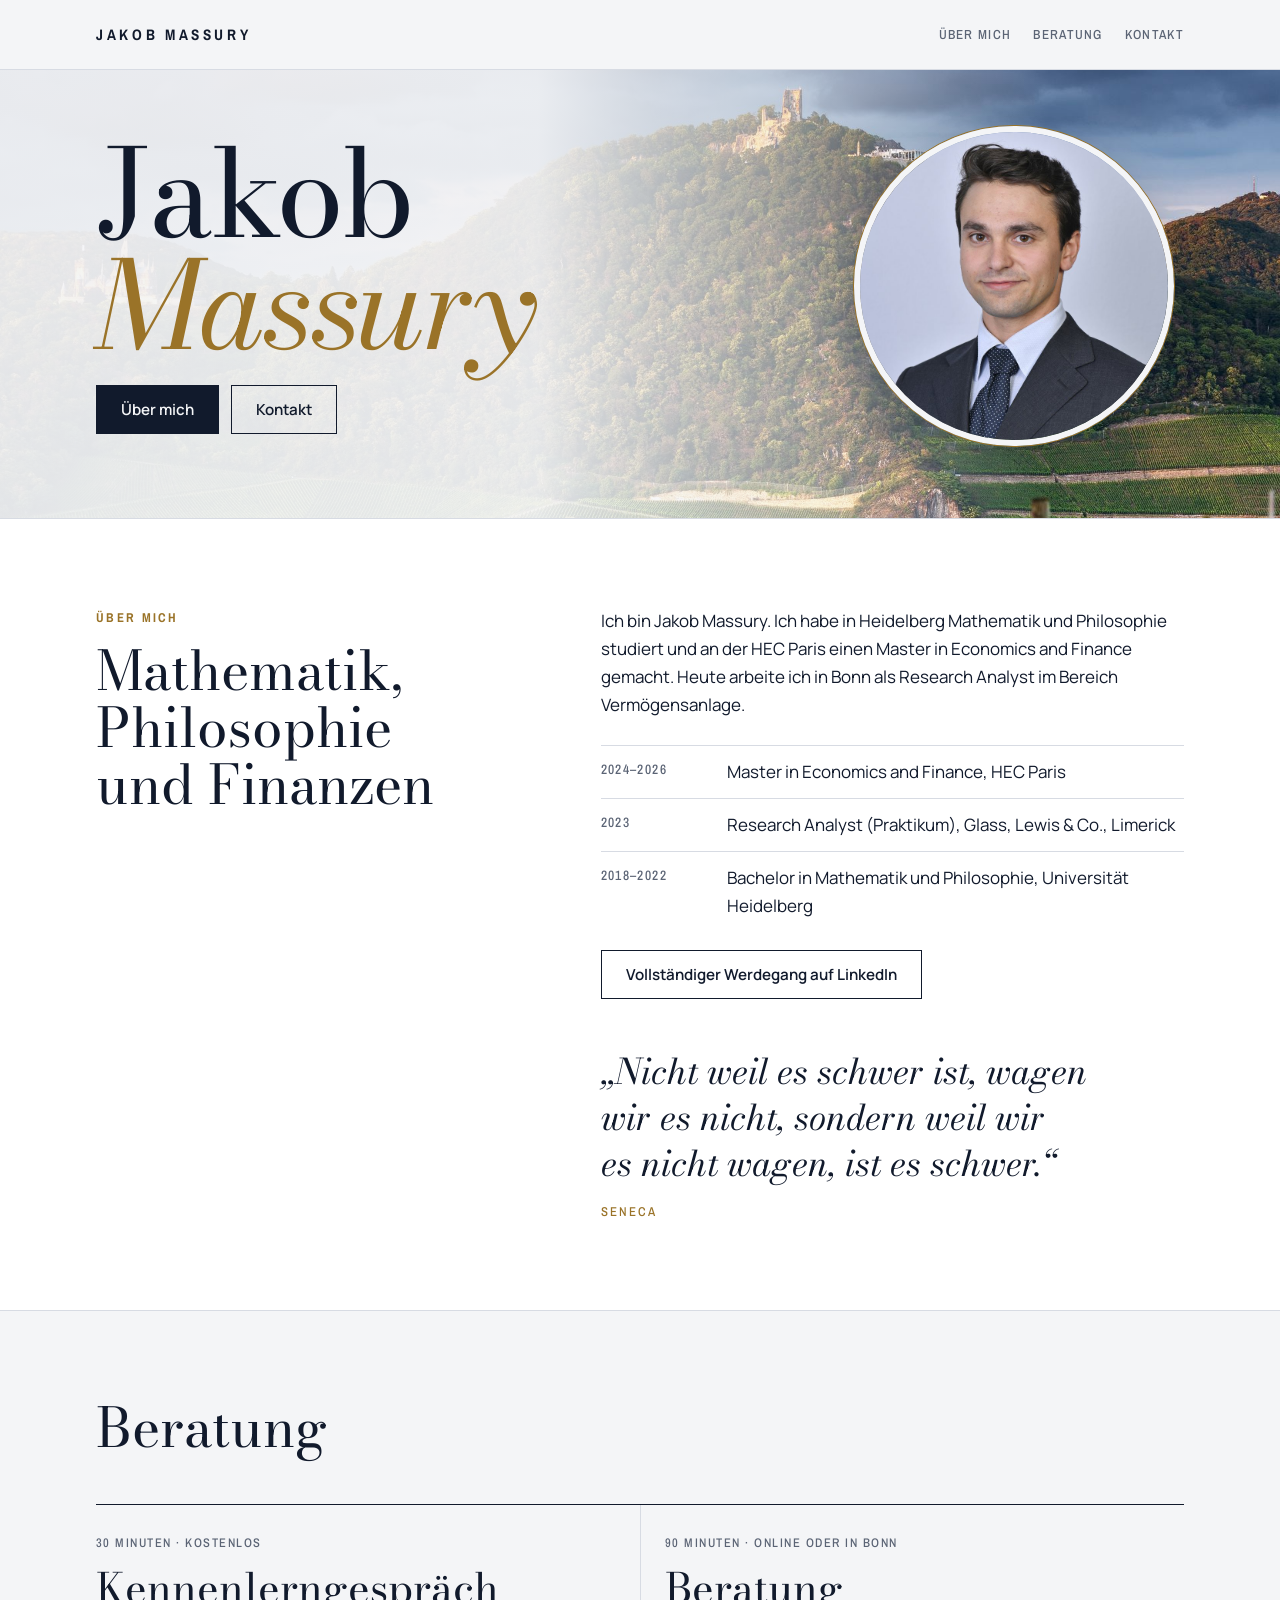
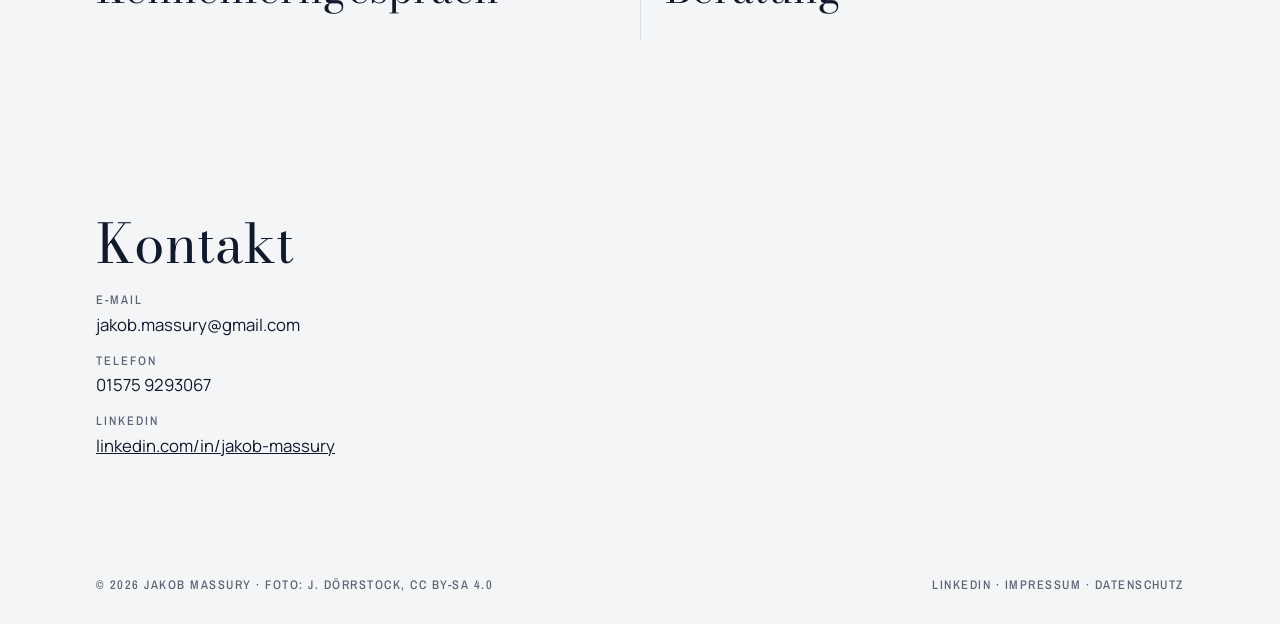
==== commit 59d82aed: "Terminbereich entfernen, Kontakt wie bei einer persönlichen Seite Co-Authored-By: Claude Opus 5.5 (1" ====
--- a/index.html
+++ b/index.html
@@ -20,7 +20,6 @@
     <nav aria-label="Hauptnavigation">
       <a href="#ueber-mich">Über mich</a>
       <a href="#angebot">Beratung</a>
-      <a href="#termin">Termin</a>
       <a href="#kontakt">Kontakt</a>
     </nav>
   </div>
@@ -84,20 +83,6 @@
   </section>
 
 
-  <section class="booking-sec" id="termin">
-    <div class="wrap">
-      <div class="head">
-        <span class="kicker">Termin</span>
-        <h2>Termin vereinbaren</h2>
-        <p>Schreiben Sie mir oder rufen Sie an, dann finden wir einen passenden Termin. Bezahlt wird nach dem Termin per Rechnung.</p>
-      </div>
-      <div class="actions">
-        <a class="btn" href="mailto:jakob.massury@gmail.com?subject=Terminanfrage">Termin per E-Mail anfragen</a>
-        <a class="btn line" href="tel:+4915759293067">01575 9293067 anrufen</a>
-      </div>
-    </div>
-  </section>
-
   <section class="faq-contact" id="kontakt">
     <div class="wrap">
       <div class="contact">
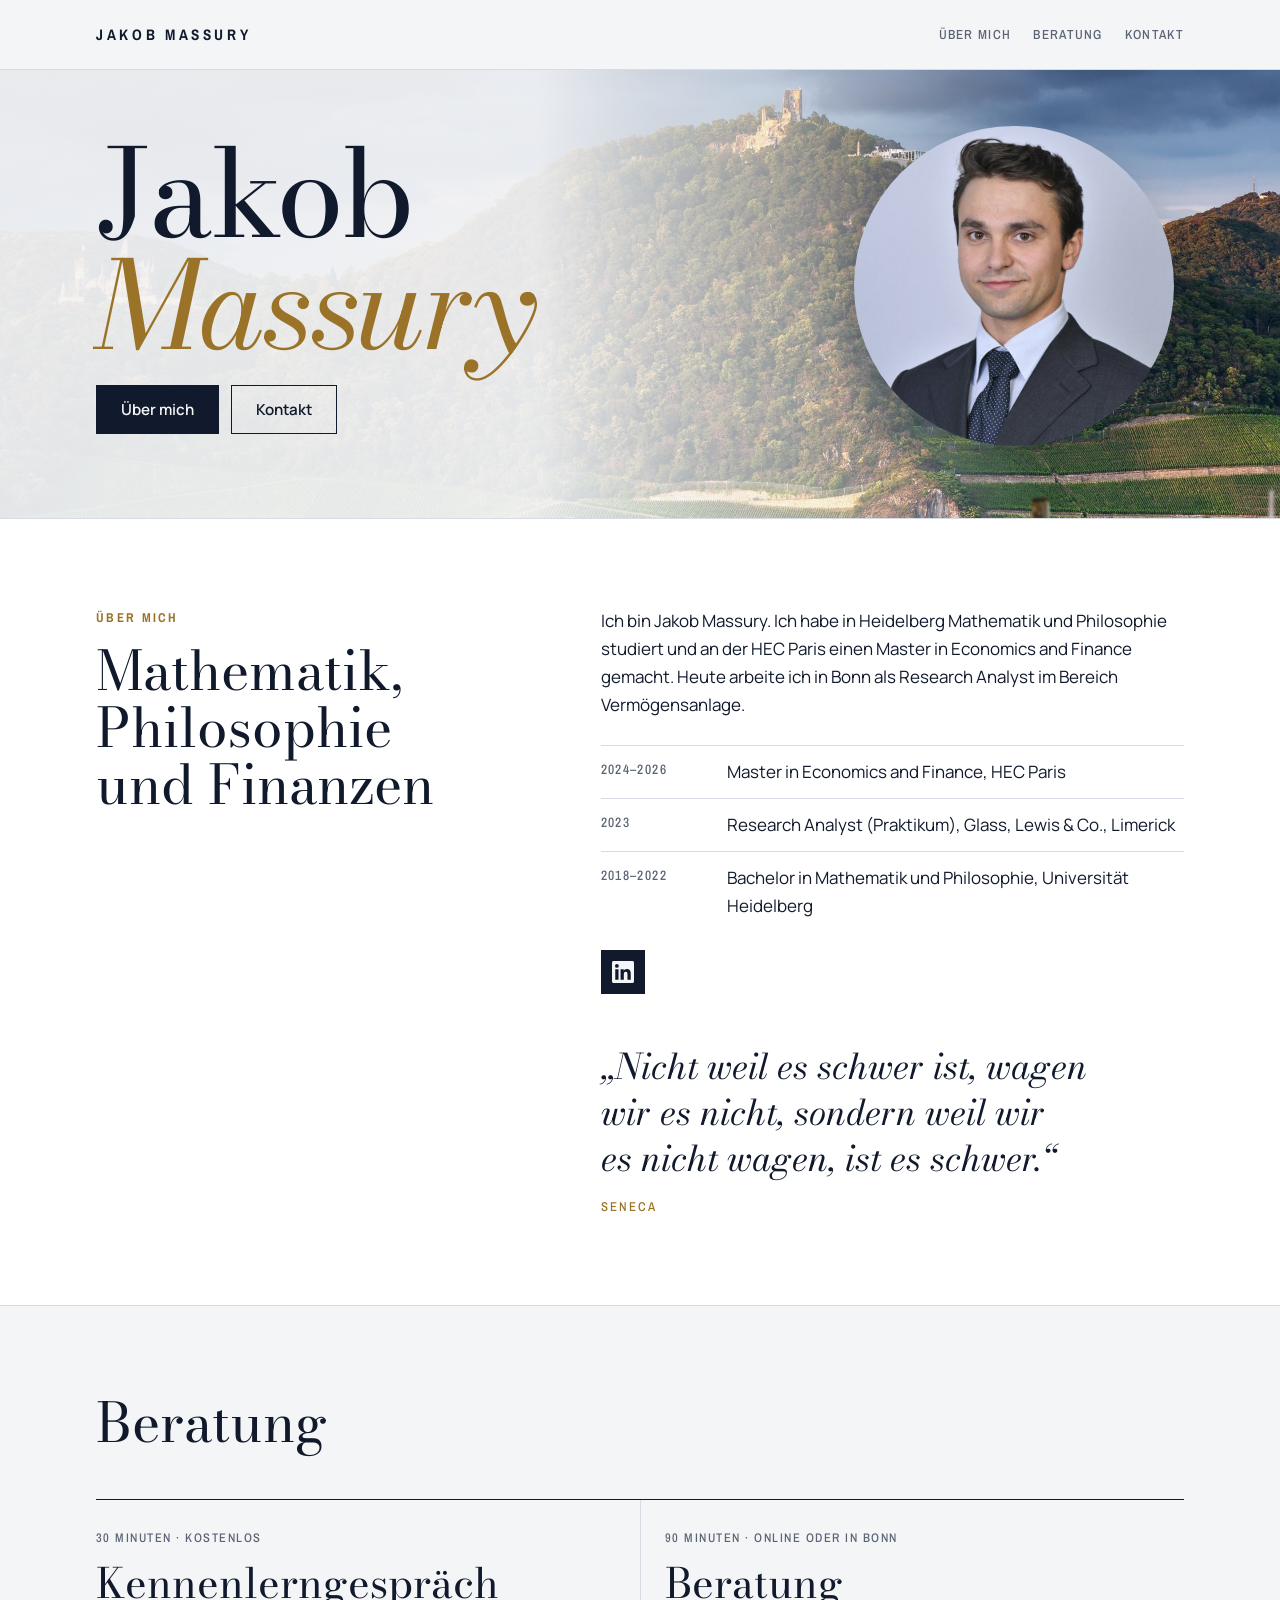
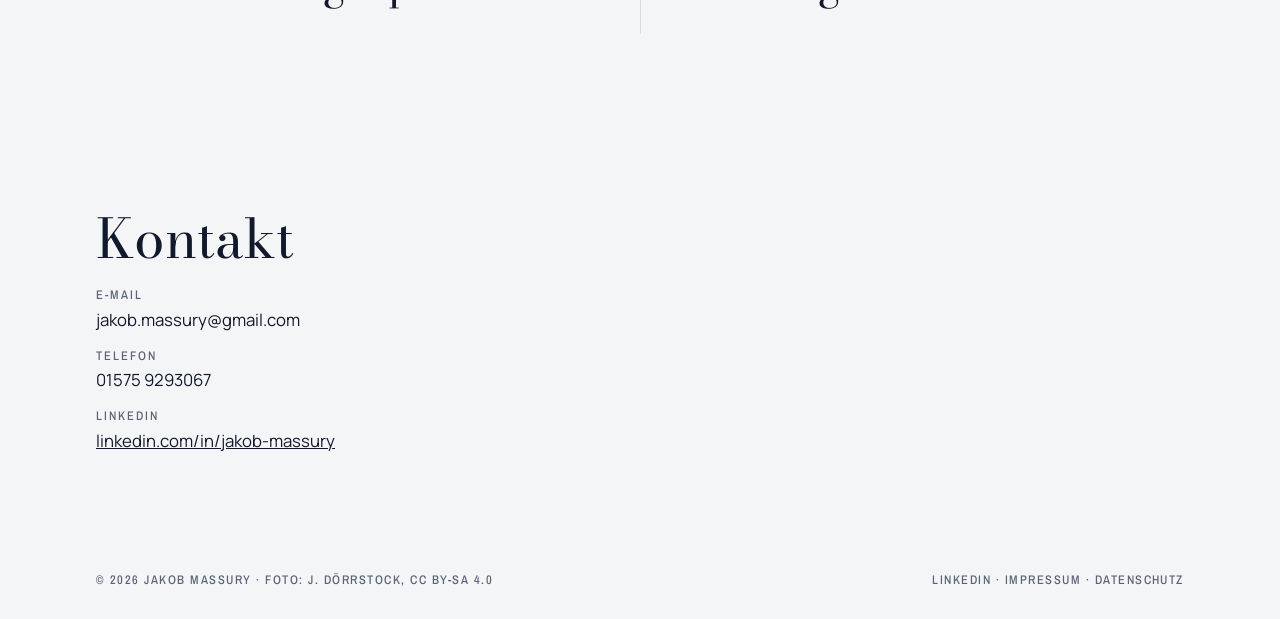
==== commit de5fc3c4: "LinkedIn als Symbol, Profilbild ohne Rand Co-Authored-By: Claude Opus 5.5 (1M context) <noreply@anth" ====
--- a/index.html
+++ b/index.html
@@ -55,7 +55,7 @@
           <div><dt>2023</dt><dd>Research Analyst (Praktikum), Glass, Lewis &amp; Co., Limerick</dd></div>
           <div><dt>2018–2022</dt><dd>Bachelor in Mathematik und Philosophie, Universität Heidelberg</dd></div>
         </dl>
-        <p><a class="btn line" href="https://www.linkedin.com/in/jakob-massury" target="_blank" rel="noopener">Vollständiger Werdegang auf LinkedIn</a></p>
+        <p><a class="li-icon" href="https://www.linkedin.com/in/jakob-massury" target="_blank" rel="noopener" aria-label="Jakob Massury auf LinkedIn"><svg viewBox="0 0 24 24" width="22" height="22" aria-hidden="true"><path fill="currentColor" d="M20.45 20.45h-3.56v-5.57c0-1.33-.02-3.04-1.85-3.04-1.85 0-2.14 1.45-2.14 2.94v5.67H9.35V9h3.41v1.56h.05c.48-.9 1.64-1.85 3.37-1.85 3.6 0 4.27 2.37 4.27 5.46v6.28zM5.34 7.43a2.06 2.06 0 1 1 0-4.13 2.06 2.06 0 0 1 0 4.13zM7.12 20.45H3.56V9h3.56v11.45zM22.22 0H1.77C.79 0 0 .77 0 1.73v20.54C0 23.23.79 24 1.77 24h20.45c.98 0 1.78-.77 1.78-1.73V1.73C24 .77 23.2 0 22.22 0z"/></svg></a></p>
         <blockquote class="quote" style="margin-top:32px;margin-left:0">
           <p>„Nicht weil es schwer ist, wagen wir es nicht, sondern weil wir es nicht wagen, ist es schwer.“</p>
           <footer>Seneca</footer>
--- a/assets/style.css
+++ b/assets/style.css
@@ -62,7 +62,7 @@
 .hero h1 em { font-style: italic; color: var(--brass); }
 .tagline { font-family: var(--display); font-style: italic; font-size: clamp(1.3rem, 2.6vw, 1.9rem); line-height: 1.3; max-width: 22em; }
 .hero-sub { color: var(--muted); max-width: 34em; }
-.portrait { width: 100%; max-width: 320px; aspect-ratio: 1; height: auto; object-fit: cover; object-position: 50% 20%; display: block; justify-self: center; border-radius: 50%; border: 6px solid var(--paper); box-shadow: 0 0 0 1px var(--brass), 0 18px 40px rgba(17,26,44,.28); }
+.portrait { width: 100%; max-width: 320px; aspect-ratio: 1; height: auto; object-fit: cover; object-position: 50% 20%; display: block; justify-self: center; border-radius: 50%; box-shadow: 0 18px 40px rgba(17,26,44,.28); }
 .actions { display: flex; flex-wrap: wrap; gap: 12px; }
 .btn { display: inline-flex; align-items: center; gap: 10px; padding: 13px 24px; border: 1px solid var(--ink); background: var(--ink); color: var(--paper); font: 600 .95rem var(--body); text-decoration: none; cursor: pointer; }
 .btn.line { background: transparent; color: var(--ink); }
@@ -161,6 +161,8 @@
 .hero::before { content: ""; position: absolute; inset: 0; background: linear-gradient(90deg, var(--hero-veil) 0%, var(--hero-veil) 42%, var(--hero-veil-soft) 62%, transparent 82%); }
 .hero .wrap { position: relative; z-index: 1; }
 .hero .kicker { color: var(--brass); }
+.li-icon { display: inline-flex; width: 44px; height: 44px; align-items: center; justify-content: center; background: var(--ink); color: var(--paper); text-decoration: none; }
+.li-icon:hover { background: var(--brass); }
 footer.site { padding-block: 28px; font-family: var(--caps); text-transform: uppercase; letter-spacing: .12em; font-size: .78rem; color: var(--muted); }
 footer.site .wrap { display: flex; justify-content: space-between; gap: 12px; flex-wrap: wrap; }
 footer.site a { text-decoration: none; }
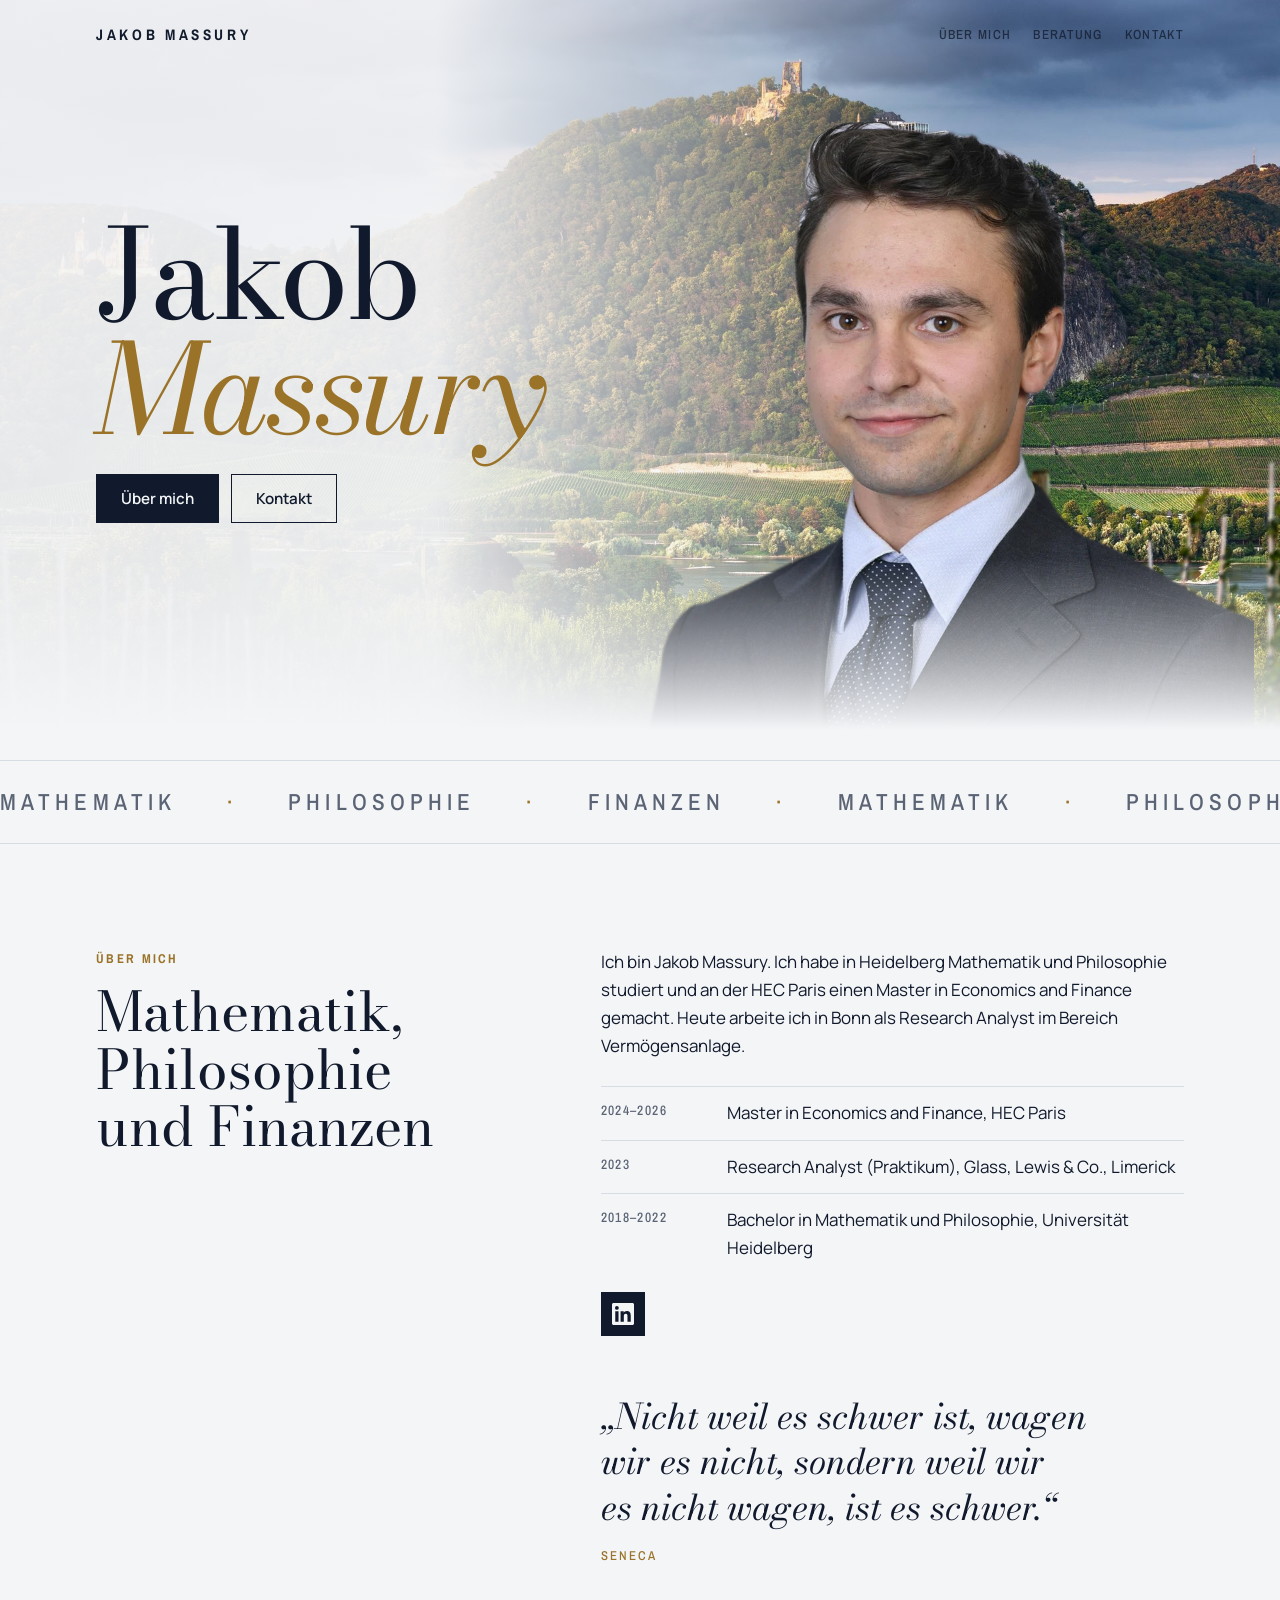
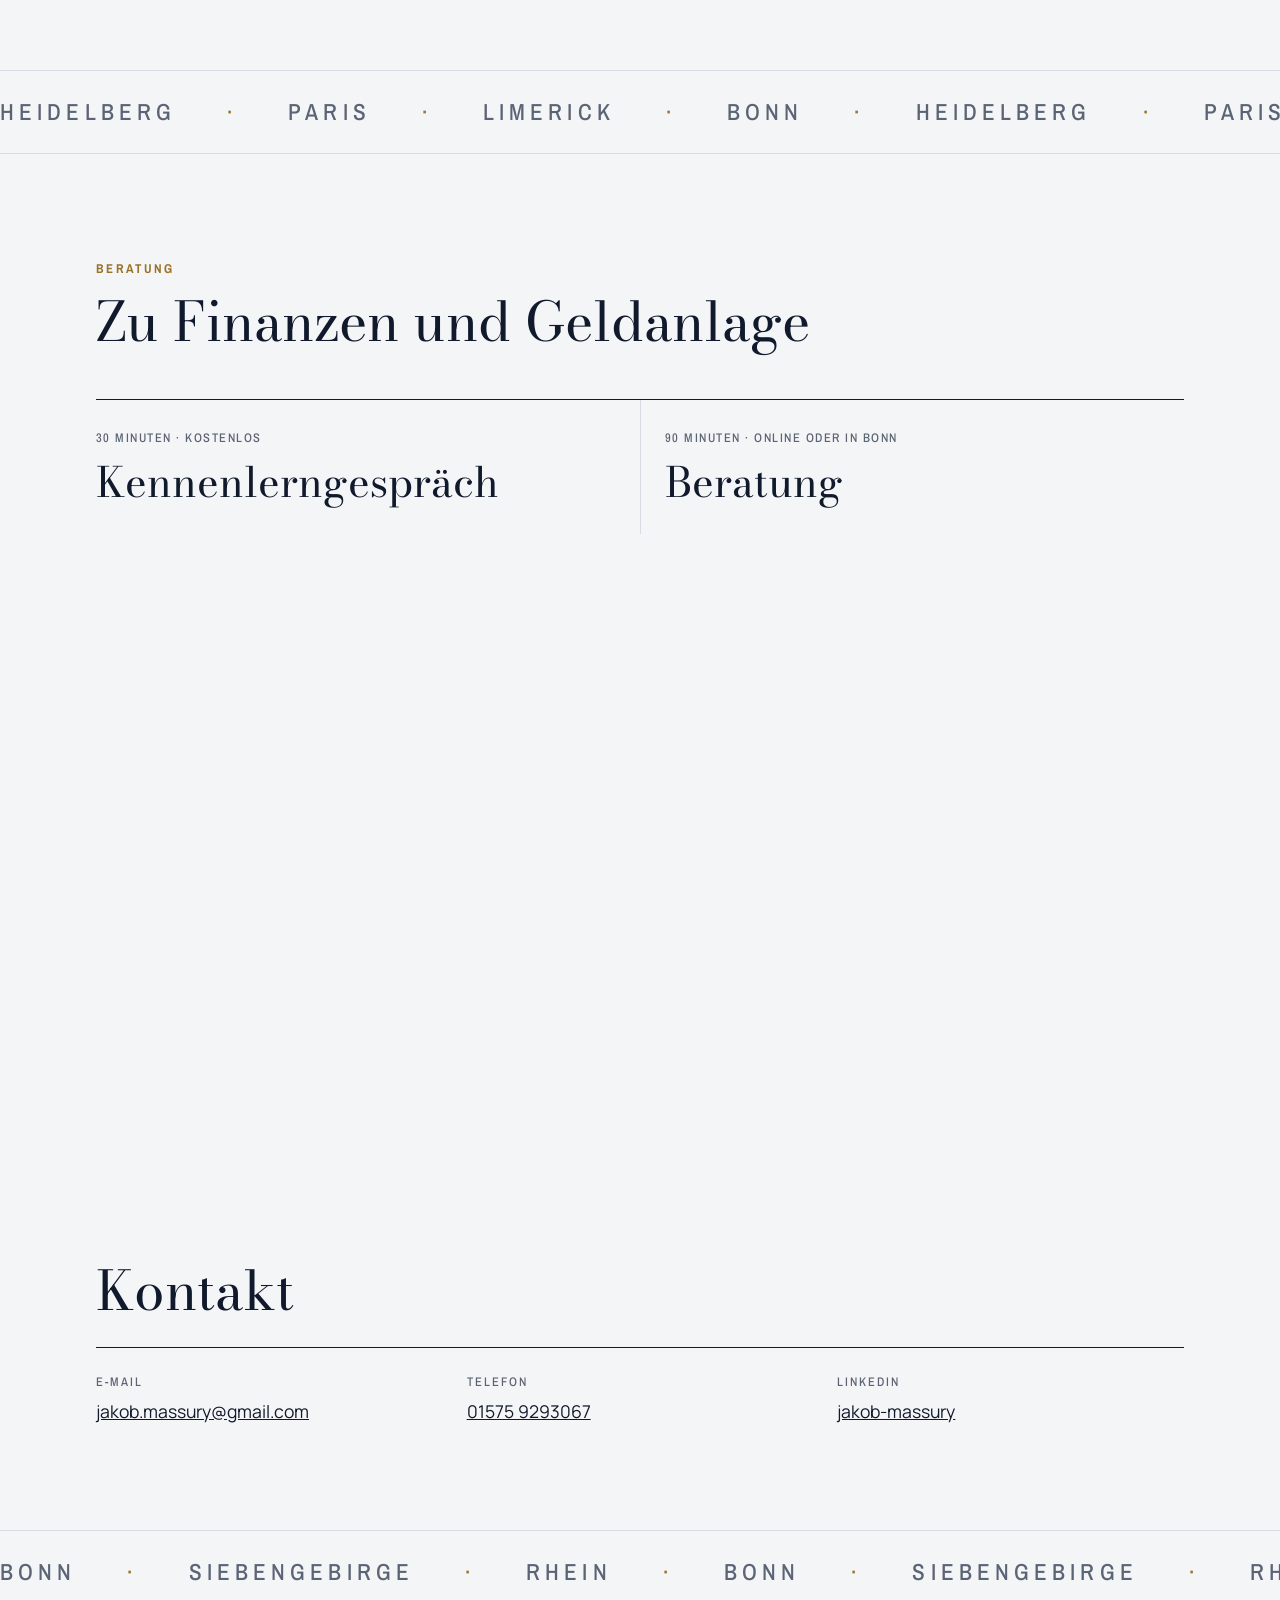
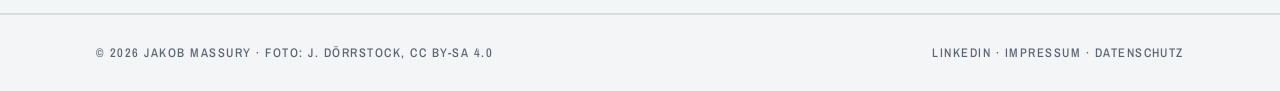
==== commit 8e5c84cf: "Freigestelltes Porträt vor der Landschaft, ruhige Wort-Bänder und sanfte Übergänge Co-Authored-By: C" ====
--- a/index.html
+++ b/index.html
@@ -11,7 +11,7 @@
 <meta property="og:type" content="website">
 <link rel="icon" href="data:image/svg+xml,%3Csvg xmlns='http://www.w3.org/2000/svg' viewBox='0 0 32 32'%3E%3Crect width='32' height='32' fill='%23111a2c'/%3E%3Ctext x='16' y='23' font-family='Georgia,serif' font-size='20' fill='%239a7328' text-anchor='middle'%3EJM%3C/text%3E%3C/svg%3E">
 <link rel="stylesheet" href="assets/style.css">
-
+<script>document.documentElement.classList.add("js")</script>
 </head>
 <body>
 <header class="top">
@@ -19,7 +19,7 @@
     <a class="logo" href="#start">Jakob Massury</a>
     <nav aria-label="Hauptnavigation">
       <a href="#ueber-mich">Über mich</a>
-      <a href="#angebot">Beratung</a>
+      <a href="#beratung">Beratung</a>
       <a href="#kontakt">Kontakt</a>
     </nav>
   </div>
@@ -35,20 +35,21 @@
           <a class="btn line" href="#kontakt">Kontakt</a>
         </div>
       </div>
-      <img class="portrait" alt="Porträt von Jakob Massury" width="800" height="800" src="assets/img/jakob-massury.jpg">
     </div>
+    <img class="cutout" alt="Porträt von Jakob Massury" width="857" height="900" src="assets/img/jakob-massury.webp">
   </section>
 
-
-
+  <div class="band" aria-hidden="true">
+    <div class="band-track"><span>Mathematik</span><span>Philosophie</span><span>Finanzen</span><span>Mathematik</span><span>Philosophie</span><span>Finanzen</span><span>Mathematik</span><span>Philosophie</span><span>Finanzen</span><span>Mathematik</span><span>Philosophie</span><span>Finanzen</span></div>
+  </div>
 
   <section class="about" id="ueber-mich">
     <div class="wrap">
-      <div class="head" style="margin-bottom:0">
+      <div class="head reveal" style="margin-bottom:0">
         <span class="kicker">Über mich</span>
         <h2>Mathematik, Philosophie und Finanzen</h2>
       </div>
-      <div class="copy">
+      <div class="copy reveal">
         <p>Ich bin Jakob Massury. Ich habe in Heidelberg Mathematik und Philosophie studiert und an der HEC Paris einen Master in Economics and Finance gemacht. Heute arbeite ich in Bonn als Research Analyst im Bereich Vermögensanlage.</p>
         <dl class="cv">
           <div><dt>2024–2026</dt><dd>Master in Economics and Finance, HEC Paris</dd></div>
@@ -56,7 +57,7 @@
           <div><dt>2018–2022</dt><dd>Bachelor in Mathematik und Philosophie, Universität Heidelberg</dd></div>
         </dl>
         <p><a class="li-icon" href="https://www.linkedin.com/in/jakob-massury" target="_blank" rel="noopener" aria-label="Jakob Massury auf LinkedIn"><svg viewBox="0 0 24 24" width="22" height="22" aria-hidden="true"><path fill="currentColor" d="M20.45 20.45h-3.56v-5.57c0-1.33-.02-3.04-1.85-3.04-1.85 0-2.14 1.45-2.14 2.94v5.67H9.35V9h3.41v1.56h.05c.48-.9 1.64-1.85 3.37-1.85 3.6 0 4.27 2.37 4.27 5.46v6.28zM5.34 7.43a2.06 2.06 0 1 1 0-4.13 2.06 2.06 0 0 1 0 4.13zM7.12 20.45H3.56V9h3.56v11.45zM22.22 0H1.77C.79 0 0 .77 0 1.73v20.54C0 23.23.79 24 1.77 24h20.45c.98 0 1.78-.77 1.78-1.73V1.73C24 .77 23.2 0 22.22 0z"/></svg></a></p>
-        <blockquote class="quote" style="margin-top:32px;margin-left:0">
+        <blockquote class="quote">
           <p>„Nicht weil es schwer ist, wagen wir es nicht, sondern weil wir es nicht wagen, ist es schwer.“</p>
           <footer>Seneca</footer>
         </blockquote>
@@ -64,12 +65,17 @@
     </div>
   </section>
 
-  <section id="angebot">
+  <div class="band reverse" aria-hidden="true">
+    <div class="band-track"><span>Heidelberg</span><span>Paris</span><span>Limerick</span><span>Bonn</span><span>Heidelberg</span><span>Paris</span><span>Limerick</span><span>Bonn</span><span>Heidelberg</span><span>Paris</span><span>Limerick</span><span>Bonn</span><span>Heidelberg</span><span>Paris</span><span>Limerick</span><span>Bonn</span></div>
+  </div>
+
+  <section id="beratung">
     <div class="wrap">
-      <div class="head">
-        <h2>Beratung</h2>
-              </div>
-      <div class="offers">
+      <div class="head reveal">
+        <span class="kicker">Beratung</span>
+        <h2>Zu Finanzen und Geldanlage</h2>
+      </div>
+      <div class="offers reveal">
         <article class="offer">
           <p class="meta">30 Minuten · kostenlos</p>
           <h3>Kennenlerngespräch</h3>
@@ -82,20 +88,23 @@
     </div>
   </section>
 
+  <div class="window" role="img" aria-label="Drachenfels und Schloss Drachenburg im Siebengebirge"></div>
 
-  <section class="faq-contact" id="kontakt">
-    <div class="wrap">
-      <div class="contact">
-        <h2>Kontakt</h2>
-        <dl>
-          <div><dt>E-Mail</dt><dd>jakob.massury@gmail.com</dd></div>
-          <div><dt>Telefon</dt><dd>01575 9293067</dd></div>
-          <div><dt>LinkedIn</dt><dd><a href="https://www.linkedin.com/in/jakob-massury" target="_blank" rel="noopener">linkedin.com/in/jakob-massury</a></dd></div>
-        </dl>
-      </div>
+  <section class="contact-sec" id="kontakt">
+    <div class="wrap reveal">
+      <h2>Kontakt</h2>
+      <dl class="contact">
+        <div><dt>E-Mail</dt><dd><a href="mailto:jakob.massury@gmail.com">jakob.massury@gmail.com</a></dd></div>
+        <div><dt>Telefon</dt><dd><a href="tel:+4915759293067">01575 9293067</a></dd></div>
+        <div><dt>LinkedIn</dt><dd><a href="https://www.linkedin.com/in/jakob-massury" target="_blank" rel="noopener">jakob-massury</a></dd></div>
+      </dl>
     </div>
   </section>
 </main>
+
+  <div class="band" aria-hidden="true">
+    <div class="band-track"><span>Bonn</span><span>Siebengebirge</span><span>Rhein</span><span>Bonn</span><span>Siebengebirge</span><span>Rhein</span><span>Bonn</span><span>Siebengebirge</span><span>Rhein</span><span>Bonn</span><span>Siebengebirge</span><span>Rhein</span></div>
+  </div>
 
 <footer class="site">
   <div class="wrap">
@@ -103,5 +112,15 @@
     <span><a href="https://www.linkedin.com/in/jakob-massury" target="_blank" rel="noopener">LinkedIn</a> · <a href="impressum.html">Impressum</a> · <a href="datenschutz.html">Datenschutz</a></span>
   </div>
 </footer>
+<script>
+(function () {
+  var els = document.querySelectorAll(".reveal");
+  if (!("IntersectionObserver" in window)) { els.forEach(function (e) { e.classList.add("is-in"); }); return; }
+  var io = new IntersectionObserver(function (entries) {
+    entries.forEach(function (en) { if (en.isIntersecting) { en.target.classList.add("is-in"); io.unobserve(en.target); } });
+  }, { threshold: 0.15 });
+  els.forEach(function (e) { io.observe(e); });
+})();
+</script>
 </body>
 </html>
--- a/assets/style.css
+++ b/assets/style.css
@@ -7,7 +7,7 @@
 @font-face { font-family: "Manrope"; font-style: normal; font-weight: 600; font-display: swap; src: url("fonts/manrope-latin-600-normal.woff2") format("woff2"); }
 @font-face { font-family: "Archivo Narrow"; font-style: normal; font-weight: 500; font-display: swap; src: url("fonts/archivo-narrow-latin-500-normal.woff2") format("woff2"); }
 @font-face { font-family: "Archivo Narrow"; font-style: normal; font-weight: 700; font-display: swap; src: url("fonts/archivo-narrow-latin-700-normal.woff2") format("woff2"); }
-/* Layout: großer Name als Auftakt, ein laufendes Fragen-Band, ruhige Kapitel mit Linien statt Karten */
+/* Layout: Landschaft als Bühne, freigestelltes Porträt, ruhige Wort-Bänder als Übergänge zwischen den Kapiteln */
 :root {
   --paper: #f4f5f7;
   --surface: #ffffff;
@@ -15,23 +15,22 @@
   --muted: #5b6475;
   --line: #d7dbe3;
   --brass: #9a7328;
-  --band: #111a2c;
-  --band-ink: #f4f5f7;
+  --veil: rgba(244,245,247,.94);
+  --veil-soft: rgba(244,245,247,.5);
+  --veil-none: rgba(244,245,247,0);
   --display: "Bodoni Moda", "Didot", Georgia, serif;
   --body: "Manrope", system-ui, -apple-system, "Segoe UI", sans-serif;
-  --hero-veil: rgba(244,245,247,.93);
-  --hero-veil-soft: rgba(244,245,247,.55);
   --caps: "Archivo Narrow", "Arial Narrow", system-ui, sans-serif;
 }
 @media (prefers-color-scheme: dark) {
   :root:not([data-theme="light"]) {
-    --paper: #0d1320; --surface: #141c2d; --ink: #e9ecf2; --muted: #9aa3b5; --line: #26304a;
-    --brass: #d2a650; --band: #e9ecf2; --band-ink: #0d1320; --hero-veil: rgba(13,19,32,.9); --hero-veil-soft: rgba(13,19,32,.5); color-scheme: dark;
+    --paper: #0d1320; --surface: #141c2d; --ink: #e9ecf2; --muted: #9aa3b5; --line: #26304a; --brass: #d2a650;
+    --veil: rgba(13,19,32,.92); --veil-soft: rgba(13,19,32,.5); --veil-none: rgba(13,19,32,0); color-scheme: dark;
   }
 }
 :root[data-theme="dark"] {
-  --paper: #0d1320; --surface: #141c2d; --ink: #e9ecf2; --muted: #9aa3b5; --line: #26304a;
-  --brass: #d2a650; --band: #e9ecf2; --band-ink: #0d1320; --hero-veil: rgba(13,19,32,.9); --hero-veil-soft: rgba(13,19,32,.5); color-scheme: dark;
+  --paper: #0d1320; --surface: #141c2d; --ink: #e9ecf2; --muted: #9aa3b5; --line: #26304a; --brass: #d2a650;
+  --veil: rgba(13,19,32,.92); --veil-soft: rgba(13,19,32,.5); --veil-none: rgba(13,19,32,0); color-scheme: dark;
 }
 * { box-sizing: border-box; }
 html, body { margin: 0; }
@@ -43,152 +42,103 @@
 h3 { font-size: 1.45rem; line-height: 1.2; }
 p { margin: 0; }
 a { color: inherit; }
+:focus-visible { outline: 2px solid var(--brass); outline-offset: 3px; }
 .kicker { font-family: var(--caps); font-weight: 700; font-size: .8rem; letter-spacing: .18em; text-transform: uppercase; color: var(--brass); }
-:focus-visible { outline: 2px solid var(--brass); outline-offset: 3px; }
 
 /* Kopf */
-header.top { padding-block: 22px; border-bottom: 1px solid var(--line); }
+header.top { position: absolute; top: 0; left: 0; right: 0; z-index: 5; padding-block: 22px; }
 header.top .wrap { display: flex; justify-content: space-between; align-items: center; gap: 12px 28px; flex-wrap: wrap; }
 .logo { font-family: var(--caps); font-weight: 700; letter-spacing: .24em; text-transform: uppercase; font-size: .95rem; text-decoration: none; }
 nav { display: flex; gap: 6px 22px; flex-wrap: wrap; font-family: var(--caps); font-weight: 500; text-transform: uppercase; letter-spacing: .1em; font-size: .82rem; }
-nav a { text-decoration: none; color: var(--muted); }
-nav a:hover { color: var(--ink); }
+nav a { text-decoration: none; color: var(--ink); opacity: .75; }
+nav a:hover { opacity: 1; }
+.subpage header.top { position: static; border-bottom: 1px solid var(--line); }
 
-/* Auftakt */
-.hero { padding-block: 56px 0; }
-.hero .wrap { display: grid; grid-template-columns: 1fr 340px; gap: 40px 56px; align-items: center; padding-bottom: 72px; }
-.hero-text { display: grid; gap: 24px; min-width: 0; }
-.hero h1 { font-size: clamp(3.2rem, 10vw, 7.6rem); letter-spacing: -.02em; line-height: .92; }
+/* Bühne mit Landschaft und Porträt */
+.hero { padding-block: 0; position: relative; overflow: hidden; min-height: min(760px, 92vh); display: flex; align-items: center; background: var(--ink) url("img/drachenfels-doerrstock.jpg") 60% 20% / cover no-repeat; }
+.hero::before { content: ""; position: absolute; inset: 0; background: linear-gradient(90deg, var(--veil) 0%, var(--veil) 34%, var(--veil-soft) 56%, var(--veil-none) 78%); }
+.hero::after { content: ""; position: absolute; left: 0; right: 0; bottom: 0; height: 200px; background: linear-gradient(180deg, var(--veil-none), var(--paper) 85%); z-index: 2; }
+.hero .wrap { position: relative; z-index: 3; width: 100%; padding-block: 120px 140px; }
+.hero-text { display: grid; gap: 28px; max-width: 34rem; }
+.hero h1 { font-size: clamp(3.4rem, 10vw, 7.8rem); letter-spacing: -.02em; line-height: .92; }
 .hero h1 em { font-style: italic; color: var(--brass); }
-.tagline { font-family: var(--display); font-style: italic; font-size: clamp(1.3rem, 2.6vw, 1.9rem); line-height: 1.3; max-width: 22em; }
-.hero-sub { color: var(--muted); max-width: 34em; }
-.portrait { width: 100%; max-width: 320px; aspect-ratio: 1; height: auto; object-fit: cover; object-position: 50% 20%; display: block; justify-self: center; border-radius: 50%; box-shadow: 0 18px 40px rgba(17,26,44,.28); }
+.cutout { position: absolute; right: max(2vw, 16px); bottom: 0; z-index: 1; height: 84%; width: auto; max-width: 56%; object-fit: contain; object-position: bottom; }
 .actions { display: flex; flex-wrap: wrap; gap: 12px; }
 .btn { display: inline-flex; align-items: center; gap: 10px; padding: 13px 24px; border: 1px solid var(--ink); background: var(--ink); color: var(--paper); font: 600 .95rem var(--body); text-decoration: none; cursor: pointer; }
 .btn.line { background: transparent; color: var(--ink); }
-.btn:disabled { opacity: .4; cursor: not-allowed; }
 
-section { padding-block: 88px; }
+/* Wort-Bänder als Übergang */
+.band { overflow: hidden; white-space: nowrap; padding-block: 22px; border-block: 1px solid var(--line); }
+.band-track { display: inline-flex; animation: drift 70s linear infinite; }
+.band.reverse .band-track { animation-direction: reverse; animation-duration: 80s; }
+.band span { font-family: var(--caps); font-weight: 500; text-transform: uppercase; letter-spacing: .22em; font-size: clamp(1rem, 2.2vw, 1.45rem); color: var(--muted); padding-right: 2.2em; }
+.band span::after { content: "·"; padding-left: 2.2em; color: var(--brass); }
+@keyframes drift { from { transform: translateX(0); } to { transform: translateX(-50%); } }
+
+section { padding-block: 104px; }
 .head { display: grid; gap: 14px; margin-bottom: 48px; max-width: 46em; }
-.head p { color: var(--muted); font-size: 1.05rem; }
-
-/* Aufzählung mit Spalten */
-.klar { display: grid; grid-template-columns: repeat(4, 1fr); border-top: 1px solid var(--ink); }
-.klar li { list-style: none; padding: 24px 22px 8px 0; display: grid; gap: 10px; align-content: start; min-width: 0; }
-.klar li + li { padding-left: 22px; border-left: 1px solid var(--line); }
-.klar .letter { font-family: var(--display); font-size: 5rem; line-height: .9; color: var(--brass); }
-.klar p { color: var(--muted); font-size: .97rem; }
-ol.klar { margin: 0; padding: 0; }
-
-/* Angebot */
-.offers { display: grid; grid-template-columns: repeat(2, 1fr); gap: 0; border-top: 1px solid var(--ink); }
-.offer { padding: 28px 24px 28px 0; display: grid; gap: 12px; align-content: start; min-width: 0; }
-.offer + .offer { padding-left: 24px; border-left: 1px solid var(--line); }
-.offer h3 { font-size: clamp(1.8rem, 3.6vw, 2.6rem); line-height: 1.1; }
-.offer .meta { font-family: var(--caps); text-transform: uppercase; letter-spacing: .12em; font-size: .78rem; color: var(--muted); }
-.offer p:not(.meta) { color: var(--muted); }
-
-/* Zitate */
-.quote { margin: 72px 0 0; display: grid; gap: 14px; max-width: 34em; margin-left: auto; }
-.quote p { font-family: var(--display); font-style: italic; font-size: clamp(1.5rem, 3vw, 2.2rem); line-height: 1.3; text-wrap: balance; }
-.quote footer { font-family: var(--caps); text-transform: uppercase; letter-spacing: .16em; font-size: .8rem; color: var(--brass); }
 
 /* Über mich */
-.about { background: var(--surface); border-block: 1px solid var(--line); }
 .about .wrap { display: grid; grid-template-columns: 1fr 1.3fr; gap: 56px; align-items: start; }
 .about .copy { display: grid; gap: 18px; min-width: 0; }
 .cv { display: grid; margin: 8px 0 0; }
 .cv div { display: grid; grid-template-columns: 110px 1fr; gap: 16px; border-top: 1px solid var(--line); padding-block: 12px; }
 .cv dt { font-family: var(--caps); letter-spacing: .1em; color: var(--muted); font-size: .85rem; font-variant-numeric: tabular-nums; }
 .cv dd { margin: 0; min-width: 0; }
+.li-icon { display: inline-flex; width: 44px; height: 44px; align-items: center; justify-content: center; background: var(--ink); color: var(--paper); text-decoration: none; transition: background .3s; }
+.li-icon:hover { background: var(--brass); }
+.quote { margin: 40px 0 0; display: grid; gap: 14px; max-width: 34em; }
+.quote p { font-family: var(--display); font-style: italic; font-size: clamp(1.5rem, 3vw, 2.2rem); line-height: 1.3; text-wrap: balance; }
+.quote footer { font-family: var(--caps); text-transform: uppercase; letter-spacing: .16em; font-size: .8rem; color: var(--brass); }
 
-/* Kostenlos */
-.free .wrap { display: grid; grid-template-columns: 1fr 1.2fr; gap: 56px; align-items: start; }
-.card10 { background: var(--surface); border: 1px solid var(--ink); padding: 28px; display: grid; gap: 14px; min-width: 0; }
-.card10 ol { margin: 0; padding-left: 1.4em; display: grid; gap: 8px; }
-.card10 li::marker { font-family: var(--display); color: var(--brass); }
-.card10 .tiny { font-size: .85rem; color: var(--muted); }
+/* Beratung */
+.offers { display: grid; grid-template-columns: repeat(2, 1fr); border-top: 1px solid var(--ink); }
+.offer { padding: 28px 24px 28px 0; display: grid; gap: 12px; align-content: start; min-width: 0; }
+.offer + .offer { padding-left: 24px; border-left: 1px solid var(--line); }
+.offer h3 { font-size: clamp(1.8rem, 3.6vw, 2.6rem); line-height: 1.1; }
+.offer .meta { font-family: var(--caps); text-transform: uppercase; letter-spacing: .12em; font-size: .78rem; color: var(--muted); }
 
-/* Buchung */
-.booking-sec { background: var(--surface); border-block: 1px solid var(--line); }
-.booking { display: grid; grid-template-columns: 280px 1fr; border: 1px solid var(--ink); background: var(--paper); }
-.booking aside { padding: 24px; display: grid; gap: 14px; align-content: start; border-right: 1px solid var(--line); min-width: 0; }
-.type-list { display: grid; gap: 8px; }
-.type-btn { text-align: left; border: 1px solid var(--line); background: var(--surface); color: var(--ink); padding: 12px 14px; font: inherit; cursor: pointer; display: grid; gap: 2px; }
-.type-btn small { color: var(--muted); font-size: .82rem; }
-.type-btn[aria-pressed="true"] { border-color: var(--ink); box-shadow: inset 3px 0 0 var(--brass); }
-.booking-main { padding: 24px; display: grid; gap: 22px; min-width: 0; }
-.days { display: flex; gap: 8px; overflow-x: auto; padding-bottom: 4px; }
-.day { flex: 0 0 auto; width: 66px; border: 1px solid var(--line); background: var(--surface); color: var(--ink); padding: 8px 0; font: inherit; cursor: pointer; display: grid; text-align: center; font-variant-numeric: tabular-nums; }
-.day span { font-family: var(--caps); font-size: .75rem; color: var(--muted); text-transform: uppercase; letter-spacing: .08em; }
-.day strong { font-size: 1.2rem; font-weight: 600; }
-.day[aria-pressed="true"] { background: var(--ink); color: var(--paper); border-color: var(--ink); }
-.day[aria-pressed="true"] span { color: var(--paper); }
-.slots { display: grid; grid-template-columns: repeat(auto-fill, minmax(86px, 1fr)); gap: 8px; }
-.slot { border: 1px solid var(--ink); color: var(--ink); background: transparent; padding: 9px 0; font: 600 .95rem var(--body); cursor: pointer; font-variant-numeric: tabular-nums; }
-.slot[aria-pressed="true"] { background: var(--ink); color: var(--paper); }
-.empty { color: var(--muted); }
-form.details { display: grid; grid-template-columns: 1fr 1fr; gap: 14px; }
-form.details .full { grid-column: 1 / -1; }
-label { display: grid; gap: 4px; font-size: .88rem; font-weight: 600; }
-input, textarea { font: inherit; padding: 10px 12px; border: 1px solid var(--line); background: var(--surface); color: var(--ink); width: 100%; border-radius: 0; }
-textarea { min-height: 84px; resize: vertical; }
-.summary { color: var(--muted); font-size: .95rem; }
-.summary strong { color: var(--ink); }
-.confirm { border-left: 3px solid var(--brass); padding: 4px 0 4px 18px; display: grid; gap: 6px; }
-.note { font-size: .82rem; color: var(--muted); }
-.mini { font-family: var(--caps); font-weight: 700; font-size: .78rem; letter-spacing: .16em; text-transform: uppercase; color: var(--muted); }
+/* Landschafts-Fenster vor dem Kontakt */
+.window { height: clamp(260px, 42vw, 520px); background: url("img/drachenfels-doerrstock.jpg") 50% 30% / cover no-repeat fixed; position: relative; }
+.window::before, .window::after { content: ""; position: absolute; left: 0; right: 0; height: 90px; }
+.window::before { top: 0; background: linear-gradient(180deg, var(--paper), var(--veil-none)); }
+.window::after { bottom: 0; background: linear-gradient(0deg, var(--paper), var(--veil-none)); }
+@supports (-webkit-touch-callout: none) { .window { background-attachment: scroll; } }
 
-/* Fragen und Kontakt */
-.faq-contact .wrap { display: grid; grid-template-columns: 1fr; gap: 56px; }
-details { border-top: 1px solid var(--line); padding-block: 14px; }
-details:last-child { border-bottom: 1px solid var(--line); }
-summary { cursor: pointer; font-weight: 600; }
-details p { color: var(--muted); margin-top: 8px; }
-.contact { display: grid; gap: 18px; align-content: start; min-width: 0; }
-.contact dl { margin: 0; display: grid; gap: 12px; }
+/* Kontakt */
+.contact-sec .wrap { display: grid; gap: 28px; }
+.contact { margin: 0; display: grid; grid-template-columns: repeat(3, minmax(0, 1fr)); gap: 24px; border-top: 1px solid var(--ink); padding-top: 24px; }
 .contact dt { font-family: var(--caps); font-size: .78rem; letter-spacing: .16em; text-transform: uppercase; color: var(--muted); }
-.contact dd { margin: 0; font-size: 1.05rem; overflow-wrap: anywhere; }
+.contact dd { margin: 4px 0 0; font-size: 1.1rem; overflow-wrap: anywhere; }
 
-/* Rechtliches */
-.legal { background: var(--surface); border-top: 1px solid var(--line); padding-block: 56px; font-size: .92rem; }
-.legal .wrap { display: grid; grid-template-columns: 1fr 1fr; gap: 48px; }
-.legal .wrap > div { display: grid; gap: 10px; align-content: start; min-width: 0; }
-.legal h2 { font-size: 1.6rem; }
-.legal p { color: var(--muted); }
+/* Sanftes Einblenden beim Scrollen (nur mit JavaScript) */
+.js .reveal { opacity: 0; transform: translateY(28px); transition: opacity 1s ease, transform 1s ease; }
+.js .reveal.is-in { opacity: 1; transform: none; }
 
-.hero { position: relative; overflow: hidden; background: var(--ink) url("img/drachenfels-doerrstock.jpg") center 15% / cover no-repeat; }
-.hero::before { content: ""; position: absolute; inset: 0; background: linear-gradient(90deg, var(--hero-veil) 0%, var(--hero-veil) 42%, var(--hero-veil-soft) 62%, transparent 82%); }
-.hero .wrap { position: relative; z-index: 1; }
-.hero .kicker { color: var(--brass); }
-.li-icon { display: inline-flex; width: 44px; height: 44px; align-items: center; justify-content: center; background: var(--ink); color: var(--paper); text-decoration: none; }
-.li-icon:hover { background: var(--brass); }
-footer.site { padding-block: 28px; font-family: var(--caps); text-transform: uppercase; letter-spacing: .12em; font-size: .78rem; color: var(--muted); }
+footer.site { padding-block: 28px; border-top: 1px solid var(--line); font-family: var(--caps); text-transform: uppercase; letter-spacing: .12em; font-size: .78rem; color: var(--muted); }
 footer.site .wrap { display: flex; justify-content: space-between; gap: 12px; flex-wrap: wrap; }
 footer.site a { text-decoration: none; }
 
+/* Unterseiten */
+.page { padding-block: 64px 88px; }
+.page .wrap { max-width: 760px; display: grid; gap: 14px; }
+.page h1 { font-size: clamp(2.4rem, 6vw, 3.6rem); margin-bottom: 12px; }
+.page p { color: var(--muted); }
+.page a { color: var(--ink); }
+
 @media (max-width: 860px) {
-  .hero .wrap, .about .wrap, .free .wrap, .faq-contact .wrap, .legal .wrap, .booking { grid-template-columns: 1fr; }
-  .hero-text { padding-bottom: 0; }
-  .portrait { max-width: 240px; justify-self: start; }
-  .hero::before { background: linear-gradient(180deg, var(--hero-veil) 0%, var(--hero-veil) 55%, var(--hero-veil-soft) 75%, transparent 100%); }
-  .klar { grid-template-columns: 1fr 1fr; }
+  .hero { min-height: 0; display: block; }
+  .hero::before { background: linear-gradient(180deg, var(--veil) 0%, var(--veil) 40%, var(--veil-soft) 62%, var(--veil-none) 85%); }
+  .hero .wrap { padding-block: 110px 0; }
+  .cutout { position: relative; display: block; right: auto; height: auto; width: min(78%, 360px); max-width: none; margin: 24px 0 0 auto; }
+  .about .wrap { grid-template-columns: 1fr; gap: 28px; }
   .offers { grid-template-columns: 1fr; }
   .offer + .offer { padding-left: 0; border-left: 0; border-top: 1px solid var(--line); }
-  .booking aside { border-right: 0; border-bottom: 1px solid var(--line); }
-  form.details { grid-template-columns: 1fr; }
-  section { padding-block: 64px; }
+  .contact { grid-template-columns: 1fr; }
+  section { padding-block: 72px; }
 }
-@media (max-width: 520px) {
-  .klar { grid-template-columns: 1fr; }
-  .klar li + li { padding-left: 0; border-left: 0; border-top: 1px solid var(--line); }
+@media (prefers-reduced-motion: reduce) {
+  .band-track { animation: none; }
+  .js .reveal { opacity: 1; transform: none; transition: none; }
 }
 @media (prefers-reduced-motion: no-preference) { html { scroll-behavior: smooth; } }
-
-/* Unterseiten */
-.page { padding-block: 64px 88px; }
-.page .wrap { max-width: 760px; margin: 0 auto; display: grid; gap: 14px; }
-.page h1 { font-size: clamp(2.4rem, 6vw, 3.6rem); margin-bottom: 12px; }
-.page h2 { font-size: 1.35rem; margin-top: 18px; }
-.page p { color: var(--muted); }
-.page a { color: var(--ink); }
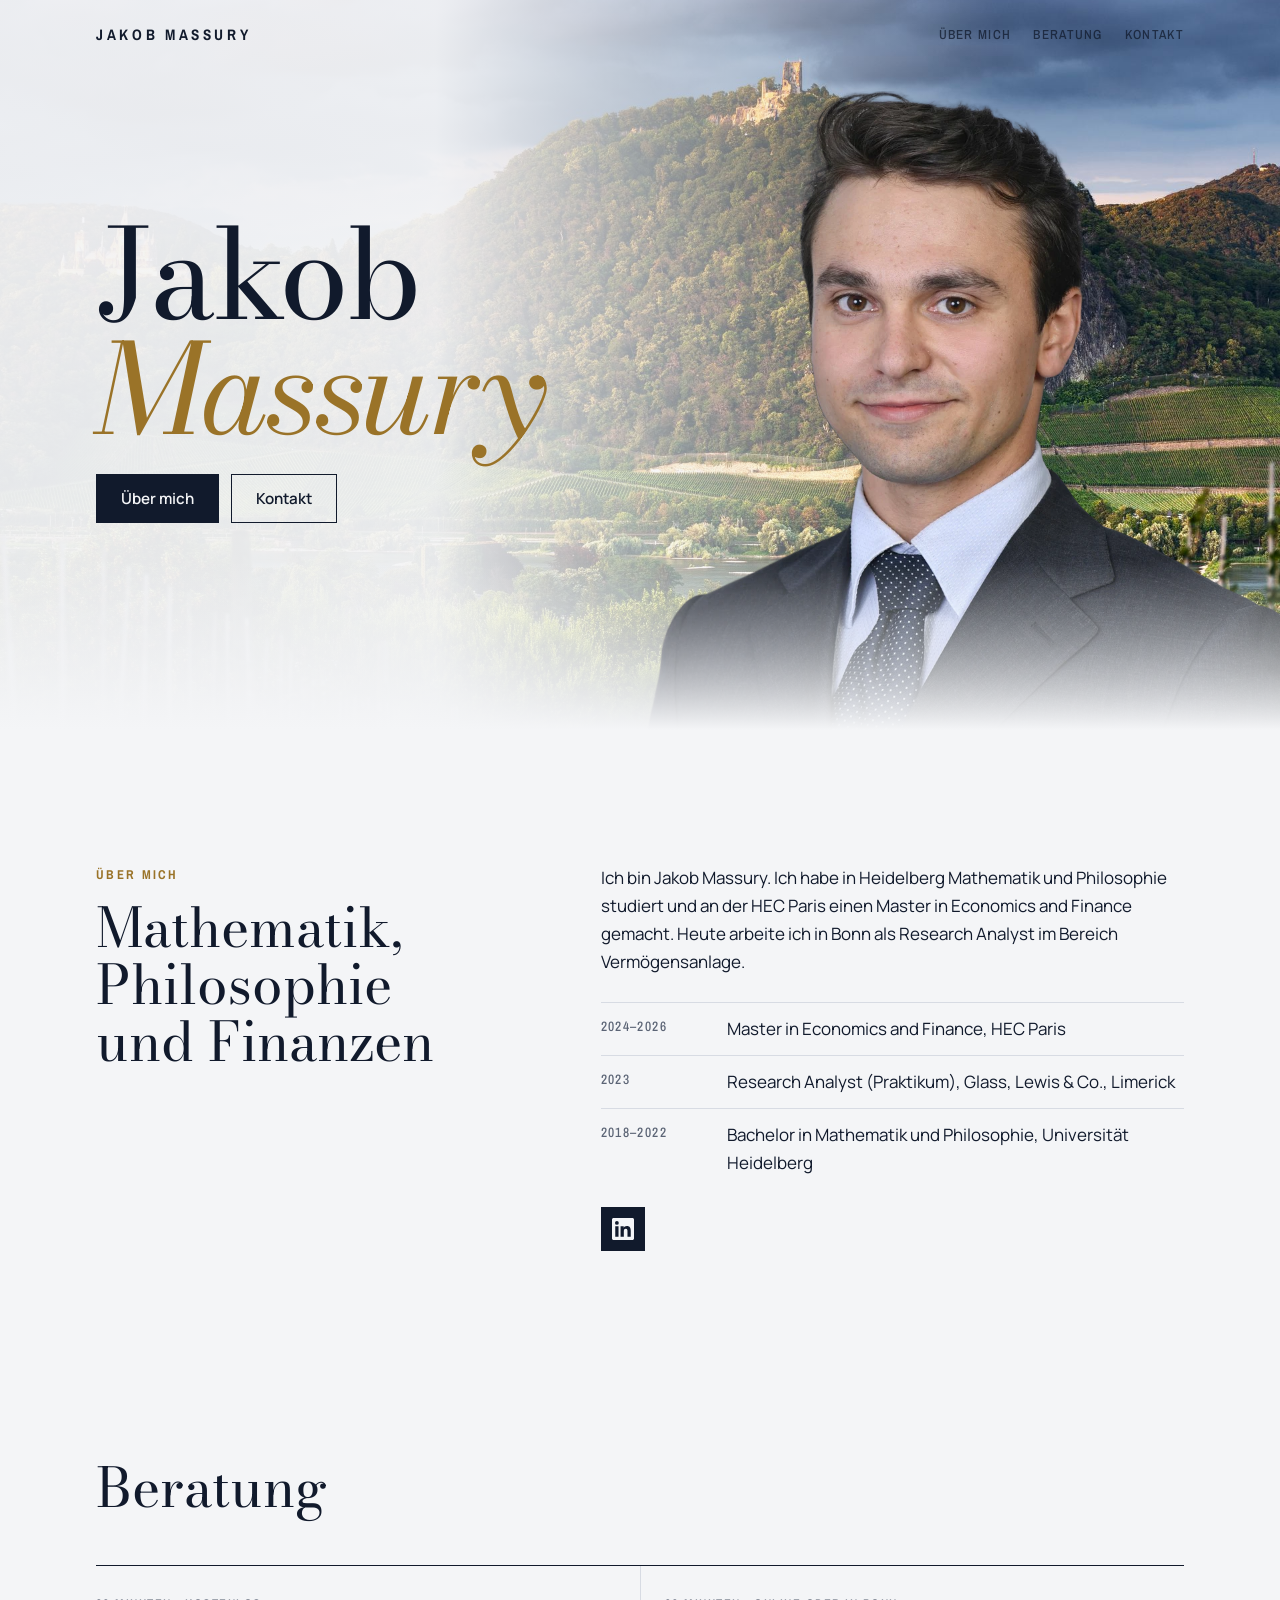
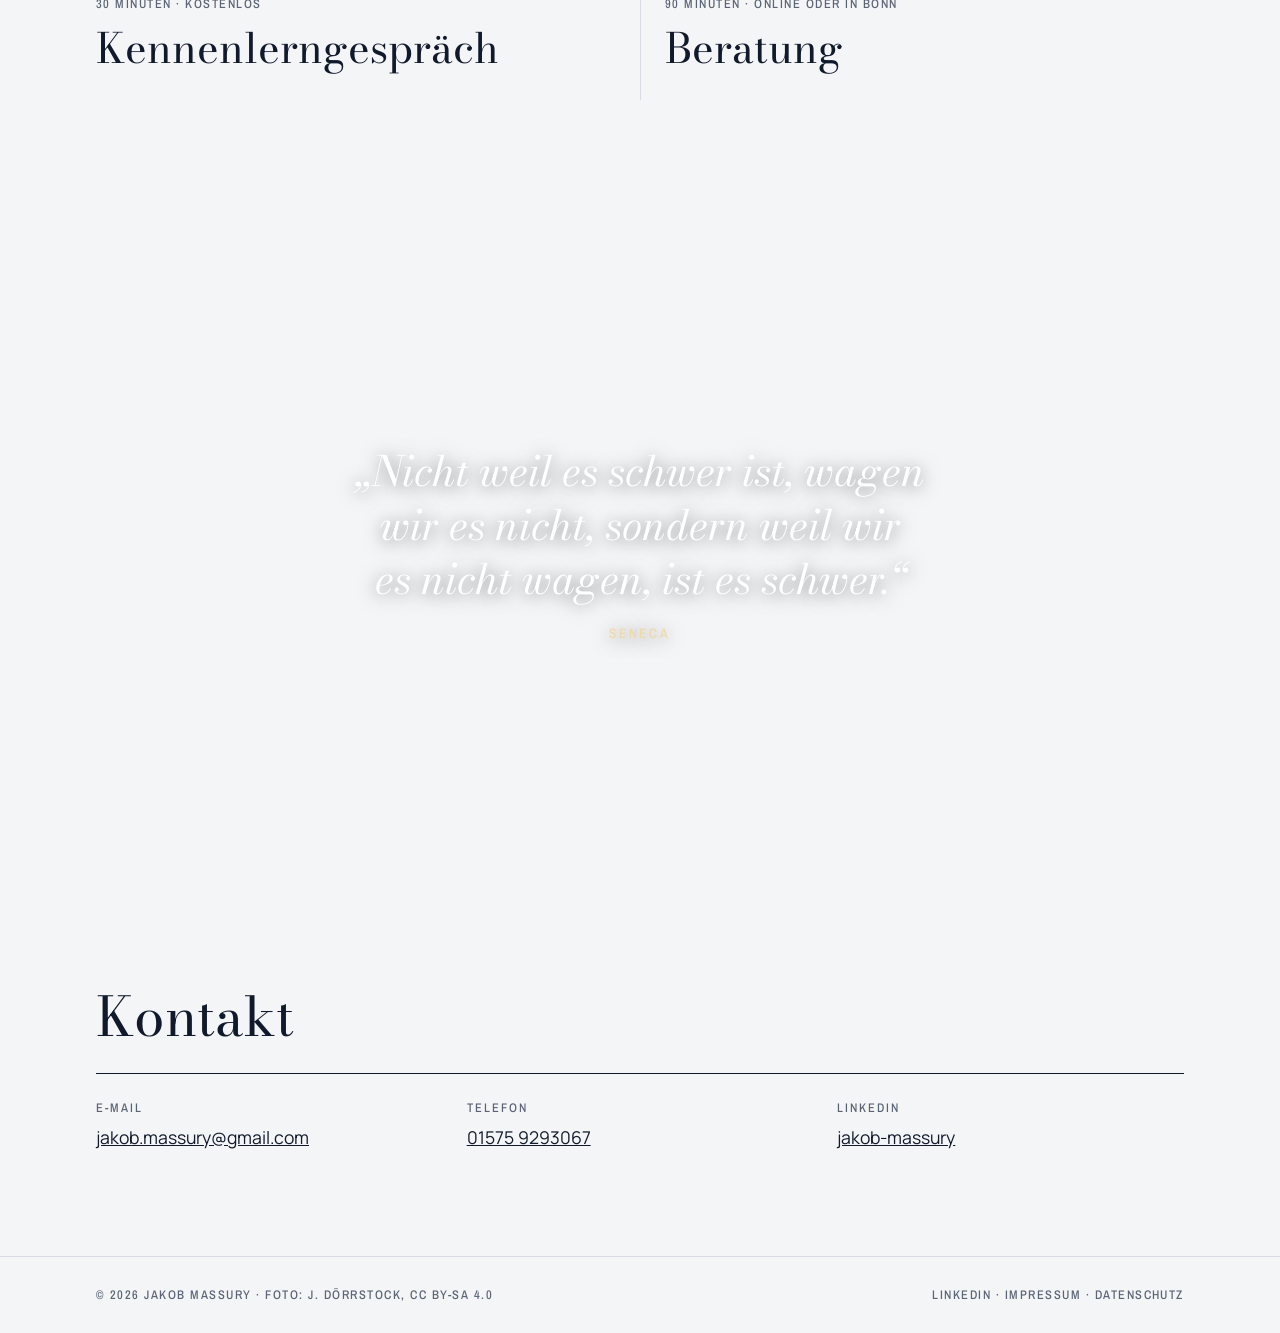
==== commit 19fc1825: "Bänder entfernen, Zitat über dem Siebengebirge, Porträt sauberer freigestellt Co-Authored-By: Claude" ====
--- a/index.html
+++ b/index.html
@@ -36,12 +36,8 @@
         </div>
       </div>
     </div>
-    <img class="cutout" alt="Porträt von Jakob Massury" width="857" height="900" src="assets/img/jakob-massury.webp">
+    <img class="cutout" alt="Porträt von Jakob Massury" width="951" height="1000" src="assets/img/jakob-massury.webp">
   </section>
-
-  <div class="band" aria-hidden="true">
-    <div class="band-track"><span>Mathematik</span><span>Philosophie</span><span>Finanzen</span><span>Mathematik</span><span>Philosophie</span><span>Finanzen</span><span>Mathematik</span><span>Philosophie</span><span>Finanzen</span><span>Mathematik</span><span>Philosophie</span><span>Finanzen</span></div>
-  </div>
 
   <section class="about" id="ueber-mich">
     <div class="wrap">
@@ -57,23 +53,14 @@
           <div><dt>2018–2022</dt><dd>Bachelor in Mathematik und Philosophie, Universität Heidelberg</dd></div>
         </dl>
         <p><a class="li-icon" href="https://www.linkedin.com/in/jakob-massury" target="_blank" rel="noopener" aria-label="Jakob Massury auf LinkedIn"><svg viewBox="0 0 24 24" width="22" height="22" aria-hidden="true"><path fill="currentColor" d="M20.45 20.45h-3.56v-5.57c0-1.33-.02-3.04-1.85-3.04-1.85 0-2.14 1.45-2.14 2.94v5.67H9.35V9h3.41v1.56h.05c.48-.9 1.64-1.85 3.37-1.85 3.6 0 4.27 2.37 4.27 5.46v6.28zM5.34 7.43a2.06 2.06 0 1 1 0-4.13 2.06 2.06 0 0 1 0 4.13zM7.12 20.45H3.56V9h3.56v11.45zM22.22 0H1.77C.79 0 0 .77 0 1.73v20.54C0 23.23.79 24 1.77 24h20.45c.98 0 1.78-.77 1.78-1.73V1.73C24 .77 23.2 0 22.22 0z"/></svg></a></p>
-        <blockquote class="quote">
-          <p>„Nicht weil es schwer ist, wagen wir es nicht, sondern weil wir es nicht wagen, ist es schwer.“</p>
-          <footer>Seneca</footer>
-        </blockquote>
       </div>
     </div>
   </section>
 
-  <div class="band reverse" aria-hidden="true">
-    <div class="band-track"><span>Heidelberg</span><span>Paris</span><span>Limerick</span><span>Bonn</span><span>Heidelberg</span><span>Paris</span><span>Limerick</span><span>Bonn</span><span>Heidelberg</span><span>Paris</span><span>Limerick</span><span>Bonn</span><span>Heidelberg</span><span>Paris</span><span>Limerick</span><span>Bonn</span></div>
-  </div>
-
   <section id="beratung">
     <div class="wrap">
       <div class="head reveal">
-        <span class="kicker">Beratung</span>
-        <h2>Zu Finanzen und Geldanlage</h2>
+        <h2>Beratung</h2>
       </div>
       <div class="offers reveal">
         <article class="offer">
@@ -88,7 +75,12 @@
     </div>
   </section>
 
-  <div class="window" role="img" aria-label="Drachenfels und Schloss Drachenburg im Siebengebirge"></div>
+  <div class="window" role="img" aria-label="Drachenfels und Schloss Drachenburg im Siebengebirge">
+    <blockquote class="window-quote reveal">
+      <p>„Nicht weil es schwer ist, wagen wir es nicht, sondern weil wir es nicht wagen, ist es schwer.“</p>
+      <footer>Seneca</footer>
+    </blockquote>
+  </div>
 
   <section class="contact-sec" id="kontakt">
     <div class="wrap reveal">
@@ -101,10 +93,6 @@
     </div>
   </section>
 </main>
-
-  <div class="band" aria-hidden="true">
-    <div class="band-track"><span>Bonn</span><span>Siebengebirge</span><span>Rhein</span><span>Bonn</span><span>Siebengebirge</span><span>Rhein</span><span>Bonn</span><span>Siebengebirge</span><span>Rhein</span><span>Bonn</span><span>Siebengebirge</span><span>Rhein</span></div>
-  </div>
 
 <footer class="site">
   <div class="wrap">
--- a/assets/style.css
+++ b/assets/style.css
@@ -62,18 +62,10 @@
 .hero-text { display: grid; gap: 28px; max-width: 34rem; }
 .hero h1 { font-size: clamp(3.4rem, 10vw, 7.8rem); letter-spacing: -.02em; line-height: .92; }
 .hero h1 em { font-style: italic; color: var(--brass); }
-.cutout { position: absolute; right: max(2vw, 16px); bottom: 0; z-index: 1; height: 84%; width: auto; max-width: 56%; object-fit: contain; object-position: bottom; }
+.cutout { position: absolute; right: 0; bottom: 0; z-index: 1; height: 88%; width: auto; max-width: 60%; object-fit: contain; object-position: bottom; }
 .actions { display: flex; flex-wrap: wrap; gap: 12px; }
 .btn { display: inline-flex; align-items: center; gap: 10px; padding: 13px 24px; border: 1px solid var(--ink); background: var(--ink); color: var(--paper); font: 600 .95rem var(--body); text-decoration: none; cursor: pointer; }
 .btn.line { background: transparent; color: var(--ink); }
-
-/* Wort-Bänder als Übergang */
-.band { overflow: hidden; white-space: nowrap; padding-block: 22px; border-block: 1px solid var(--line); }
-.band-track { display: inline-flex; animation: drift 70s linear infinite; }
-.band.reverse .band-track { animation-direction: reverse; animation-duration: 80s; }
-.band span { font-family: var(--caps); font-weight: 500; text-transform: uppercase; letter-spacing: .22em; font-size: clamp(1rem, 2.2vw, 1.45rem); color: var(--muted); padding-right: 2.2em; }
-.band span::after { content: "·"; padding-left: 2.2em; color: var(--brass); }
-@keyframes drift { from { transform: translateX(0); } to { transform: translateX(-50%); } }
 
 section { padding-block: 104px; }
 .head { display: grid; gap: 14px; margin-bottom: 48px; max-width: 46em; }
@@ -87,9 +79,6 @@
 .cv dd { margin: 0; min-width: 0; }
 .li-icon { display: inline-flex; width: 44px; height: 44px; align-items: center; justify-content: center; background: var(--ink); color: var(--paper); text-decoration: none; transition: background .3s; }
 .li-icon:hover { background: var(--brass); }
-.quote { margin: 40px 0 0; display: grid; gap: 14px; max-width: 34em; }
-.quote p { font-family: var(--display); font-style: italic; font-size: clamp(1.5rem, 3vw, 2.2rem); line-height: 1.3; text-wrap: balance; }
-.quote footer { font-family: var(--caps); text-transform: uppercase; letter-spacing: .16em; font-size: .8rem; color: var(--brass); }
 
 /* Beratung */
 .offers { display: grid; grid-template-columns: repeat(2, 1fr); border-top: 1px solid var(--ink); }
@@ -99,8 +88,11 @@
 .offer .meta { font-family: var(--caps); text-transform: uppercase; letter-spacing: .12em; font-size: .78rem; color: var(--muted); }
 
 /* Landschafts-Fenster vor dem Kontakt */
-.window { height: clamp(260px, 42vw, 520px); background: url("img/drachenfels-doerrstock.jpg") 50% 30% / cover no-repeat fixed; position: relative; }
-.window::before, .window::after { content: ""; position: absolute; left: 0; right: 0; height: 90px; }
+.window { min-height: clamp(420px, 56vw, 680px); background: radial-gradient(ellipse 60% 45% at 50% 50%, rgba(10,14,24,.45), rgba(10,14,24,0)) fixed, url("img/drachenfels-doerrstock.jpg") 50% 30% / cover no-repeat fixed; position: relative; display: grid; place-items: center; padding: 120px max(16px, env(safe-area-inset-right, 0px)) 120px max(16px, env(safe-area-inset-left, 0px)); }
+.window-quote { position: relative; z-index: 1; margin: 0; max-width: 36rem; text-align: center; display: grid; gap: 16px; color: #fff; text-shadow: 0 2px 18px rgba(0,0,0,.55); }
+.window-quote p { font-family: var(--display); font-style: italic; font-size: clamp(1.6rem, 3.6vw, 2.6rem); line-height: 1.3; text-wrap: balance; }
+.window-quote footer { font-family: var(--caps); text-transform: uppercase; letter-spacing: .2em; font-size: .85rem; color: #f1d9a6; }
+.window::before, .window::after { content: ""; position: absolute; left: 0; right: 0; height: 140px; }
 .window::before { top: 0; background: linear-gradient(180deg, var(--paper), var(--veil-none)); }
 .window::after { bottom: 0; background: linear-gradient(0deg, var(--paper), var(--veil-none)); }
 @supports (-webkit-touch-callout: none) { .window { background-attachment: scroll; } }
@@ -130,7 +122,7 @@
   .hero { min-height: 0; display: block; }
   .hero::before { background: linear-gradient(180deg, var(--veil) 0%, var(--veil) 40%, var(--veil-soft) 62%, var(--veil-none) 85%); }
   .hero .wrap { padding-block: 110px 0; }
-  .cutout { position: relative; display: block; right: auto; height: auto; width: min(78%, 360px); max-width: none; margin: 24px 0 0 auto; }
+  .cutout { position: relative; display: block; right: auto; height: auto; width: min(86%, 400px); max-width: none; margin: 24px 0 0 auto; }
   .about .wrap { grid-template-columns: 1fr; gap: 28px; }
   .offers { grid-template-columns: 1fr; }
   .offer + .offer { padding-left: 0; border-left: 0; border-top: 1px solid var(--line); }
@@ -138,7 +130,6 @@
   section { padding-block: 72px; }
 }
 @media (prefers-reduced-motion: reduce) {
-  .band-track { animation: none; }
   .js .reveal { opacity: 1; transform: none; transition: none; }
 }
 @media (prefers-reduced-motion: no-preference) { html { scroll-behavior: smooth; } }
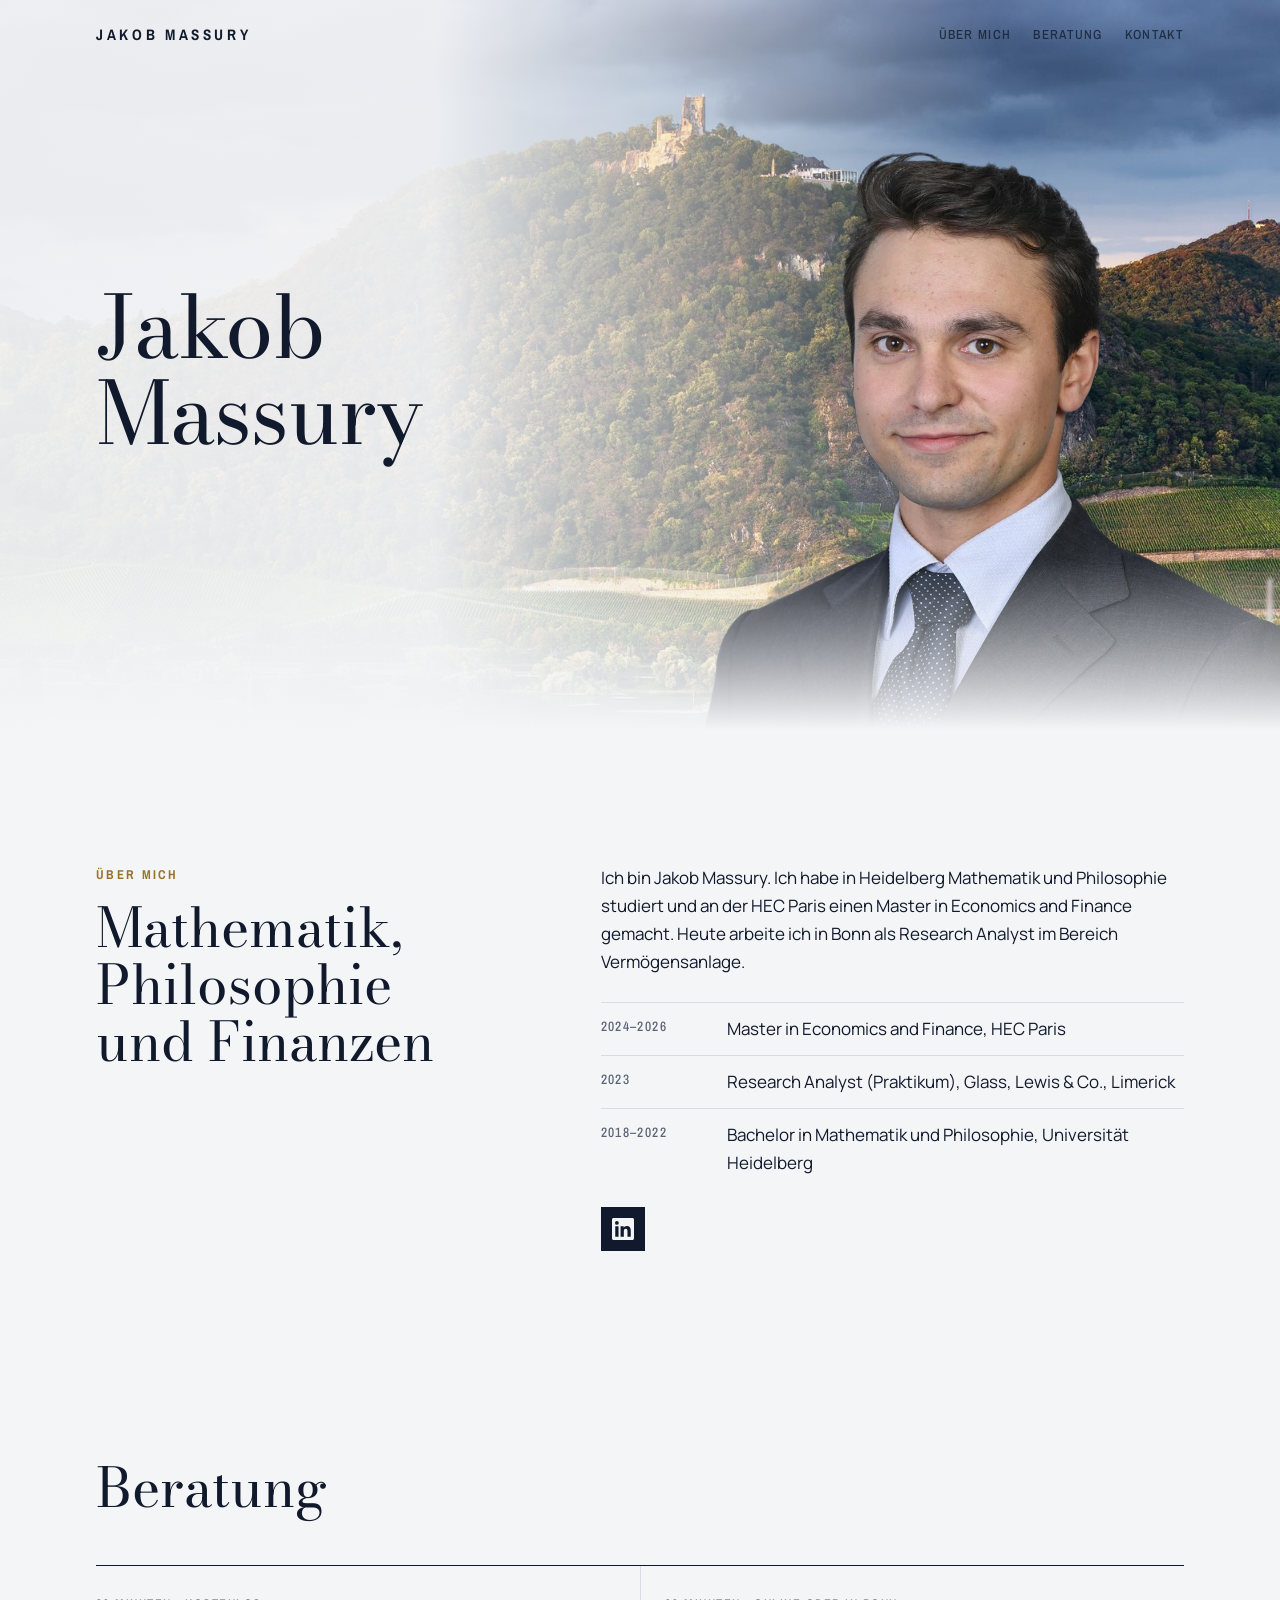
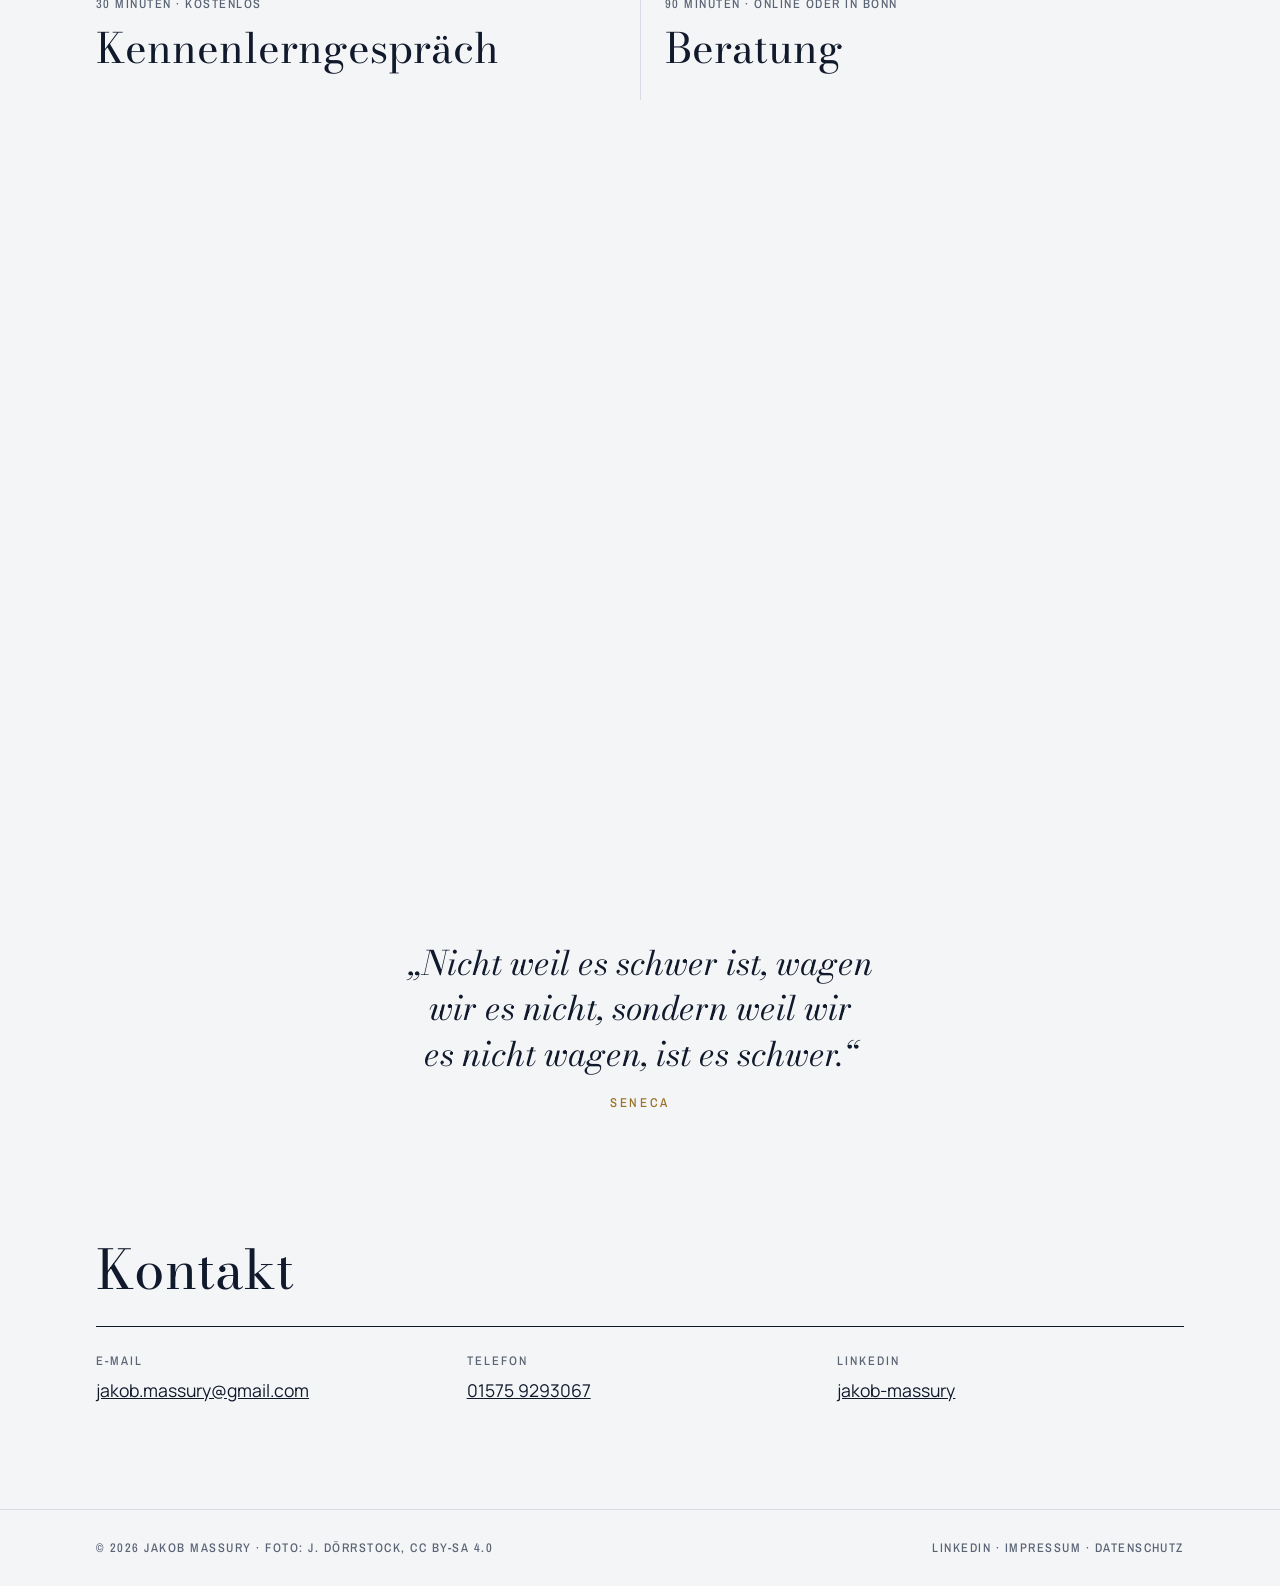
==== commit 6ff69d87: "Ruhigerer Auftritt: Name schlicht, Porträt im Wolkenbereich, Zitat eigenständig Co-Authored-By: Clau" ====
--- a/index.html
+++ b/index.html
@@ -29,11 +29,7 @@
   <section class="hero" aria-label="Einleitung">
     <div class="wrap">
       <div class="hero-text">
-        <h1>Jakob<br><em>Massury</em></h1>
-        <div class="actions">
-          <a class="btn" href="#ueber-mich">Über mich</a>
-          <a class="btn line" href="#kontakt">Kontakt</a>
-        </div>
+        <h1>Jakob<br>Massury</h1>
       </div>
     </div>
     <img class="cutout" alt="Porträt von Jakob Massury" width="951" height="1000" src="assets/img/jakob-massury.webp">
@@ -75,12 +71,16 @@
     </div>
   </section>
 
-  <div class="window" role="img" aria-label="Drachenfels und Schloss Drachenburg im Siebengebirge">
-    <blockquote class="window-quote reveal">
-      <p>„Nicht weil es schwer ist, wagen wir es nicht, sondern weil wir es nicht wagen, ist es schwer.“</p>
-      <footer>Seneca</footer>
-    </blockquote>
-  </div>
+  <div class="window" role="img" aria-label="Drachenfels und Schloss Drachenburg im Siebengebirge"></div>
+
+  <section class="quote-sec" aria-label="Zitat">
+    <div class="wrap">
+      <blockquote class="quote">
+        <p>„Nicht weil es schwer ist, wagen wir es nicht, sondern weil wir es nicht wagen, ist es schwer.“</p>
+        <footer>Seneca</footer>
+      </blockquote>
+    </div>
+  </section>
 
   <section class="contact-sec" id="kontakt">
     <div class="wrap reveal">
--- a/assets/style.css
+++ b/assets/style.css
@@ -55,14 +55,15 @@
 .subpage header.top { position: static; border-bottom: 1px solid var(--line); }
 
 /* Bühne mit Landschaft und Porträt */
-.hero { padding-block: 0; position: relative; overflow: hidden; min-height: min(760px, 92vh); display: flex; align-items: center; background: var(--ink) url("img/drachenfels-doerrstock.jpg") 60% 20% / cover no-repeat; }
+.hero { padding-block: 0; position: relative; overflow: hidden; min-height: min(760px, 92vh); display: flex; align-items: center; background: var(--ink) url("img/drachenfels-doerrstock.jpg") 100% 0 / auto 135% no-repeat; }
+@media (min-width: 1540px) { .hero { background-size: auto 172%; } }
+@media (min-width: 1960px) { .hero { background-size: cover; } }
 .hero::before { content: ""; position: absolute; inset: 0; background: linear-gradient(90deg, var(--veil) 0%, var(--veil) 34%, var(--veil-soft) 56%, var(--veil-none) 78%); }
 .hero::after { content: ""; position: absolute; left: 0; right: 0; bottom: 0; height: 200px; background: linear-gradient(180deg, var(--veil-none), var(--paper) 85%); z-index: 2; }
 .hero .wrap { position: relative; z-index: 3; width: 100%; padding-block: 120px 140px; }
 .hero-text { display: grid; gap: 28px; max-width: 34rem; }
-.hero h1 { font-size: clamp(3.4rem, 10vw, 7.8rem); letter-spacing: -.02em; line-height: .92; }
-.hero h1 em { font-style: italic; color: var(--brass); }
-.cutout { position: absolute; right: 0; bottom: 0; z-index: 1; height: 88%; width: auto; max-width: 60%; object-fit: contain; object-position: bottom; }
+.hero h1 { font-size: clamp(2.8rem, 7vw, 5.4rem); letter-spacing: -.01em; line-height: 1; }
+.cutout { position: absolute; right: 0; bottom: 0; z-index: 1; height: 80%; width: auto; max-width: 60%; object-fit: contain; object-position: bottom; }
 .actions { display: flex; flex-wrap: wrap; gap: 12px; }
 .btn { display: inline-flex; align-items: center; gap: 10px; padding: 13px 24px; border: 1px solid var(--ink); background: var(--ink); color: var(--paper); font: 600 .95rem var(--body); text-decoration: none; cursor: pointer; }
 .btn.line { background: transparent; color: var(--ink); }
@@ -88,14 +89,17 @@
 .offer .meta { font-family: var(--caps); text-transform: uppercase; letter-spacing: .12em; font-size: .78rem; color: var(--muted); }
 
 /* Landschafts-Fenster vor dem Kontakt */
-.window { min-height: clamp(420px, 56vw, 680px); background: radial-gradient(ellipse 60% 45% at 50% 50%, rgba(10,14,24,.45), rgba(10,14,24,0)) fixed, url("img/drachenfels-doerrstock.jpg") 50% 30% / cover no-repeat fixed; position: relative; display: grid; place-items: center; padding: 120px max(16px, env(safe-area-inset-right, 0px)) 120px max(16px, env(safe-area-inset-left, 0px)); }
-.window-quote { position: relative; z-index: 1; margin: 0; max-width: 36rem; text-align: center; display: grid; gap: 16px; color: #fff; text-shadow: 0 2px 18px rgba(0,0,0,.55); }
-.window-quote p { font-family: var(--display); font-style: italic; font-size: clamp(1.6rem, 3.6vw, 2.6rem); line-height: 1.3; text-wrap: balance; }
-.window-quote footer { font-family: var(--caps); text-transform: uppercase; letter-spacing: .2em; font-size: .85rem; color: #f1d9a6; }
+.window { min-height: clamp(420px, 56vw, 680px); background: url("img/drachenfels-doerrstock.jpg") 50% 30% / cover no-repeat fixed; position: relative;  }
 .window::before, .window::after { content: ""; position: absolute; left: 0; right: 0; height: 140px; }
 .window::before { top: 0; background: linear-gradient(180deg, var(--paper), var(--veil-none)); }
 .window::after { bottom: 0; background: linear-gradient(0deg, var(--paper), var(--veil-none)); }
 @supports (-webkit-touch-callout: none) { .window { background-attachment: scroll; } }
+
+/* Zitat */
+.quote-sec { padding-block: 56px 24px; }
+.quote { margin: 0 auto; max-width: 40rem; text-align: center; display: grid; gap: 16px; }
+.quote p { font-family: var(--display); font-style: italic; font-size: clamp(1.4rem, 3vw, 2.1rem); line-height: 1.35; text-wrap: balance; }
+.quote footer { font-family: var(--caps); text-transform: uppercase; letter-spacing: .2em; font-size: .8rem; color: var(--brass); }
 
 /* Kontakt */
 .contact-sec .wrap { display: grid; gap: 28px; }
@@ -119,7 +123,7 @@
 .page a { color: var(--ink); }
 
 @media (max-width: 860px) {
-  .hero { min-height: 0; display: block; }
+  .hero { min-height: 0; display: block; background-size: cover; background-position: 60% 0; }
   .hero::before { background: linear-gradient(180deg, var(--veil) 0%, var(--veil) 40%, var(--veil-soft) 62%, var(--veil-none) 85%); }
   .hero .wrap { padding-block: 110px 0; }
   .cutout { position: relative; display: block; right: auto; height: auto; width: min(86%, 400px); max-width: none; margin: 24px 0 0 auto; }
